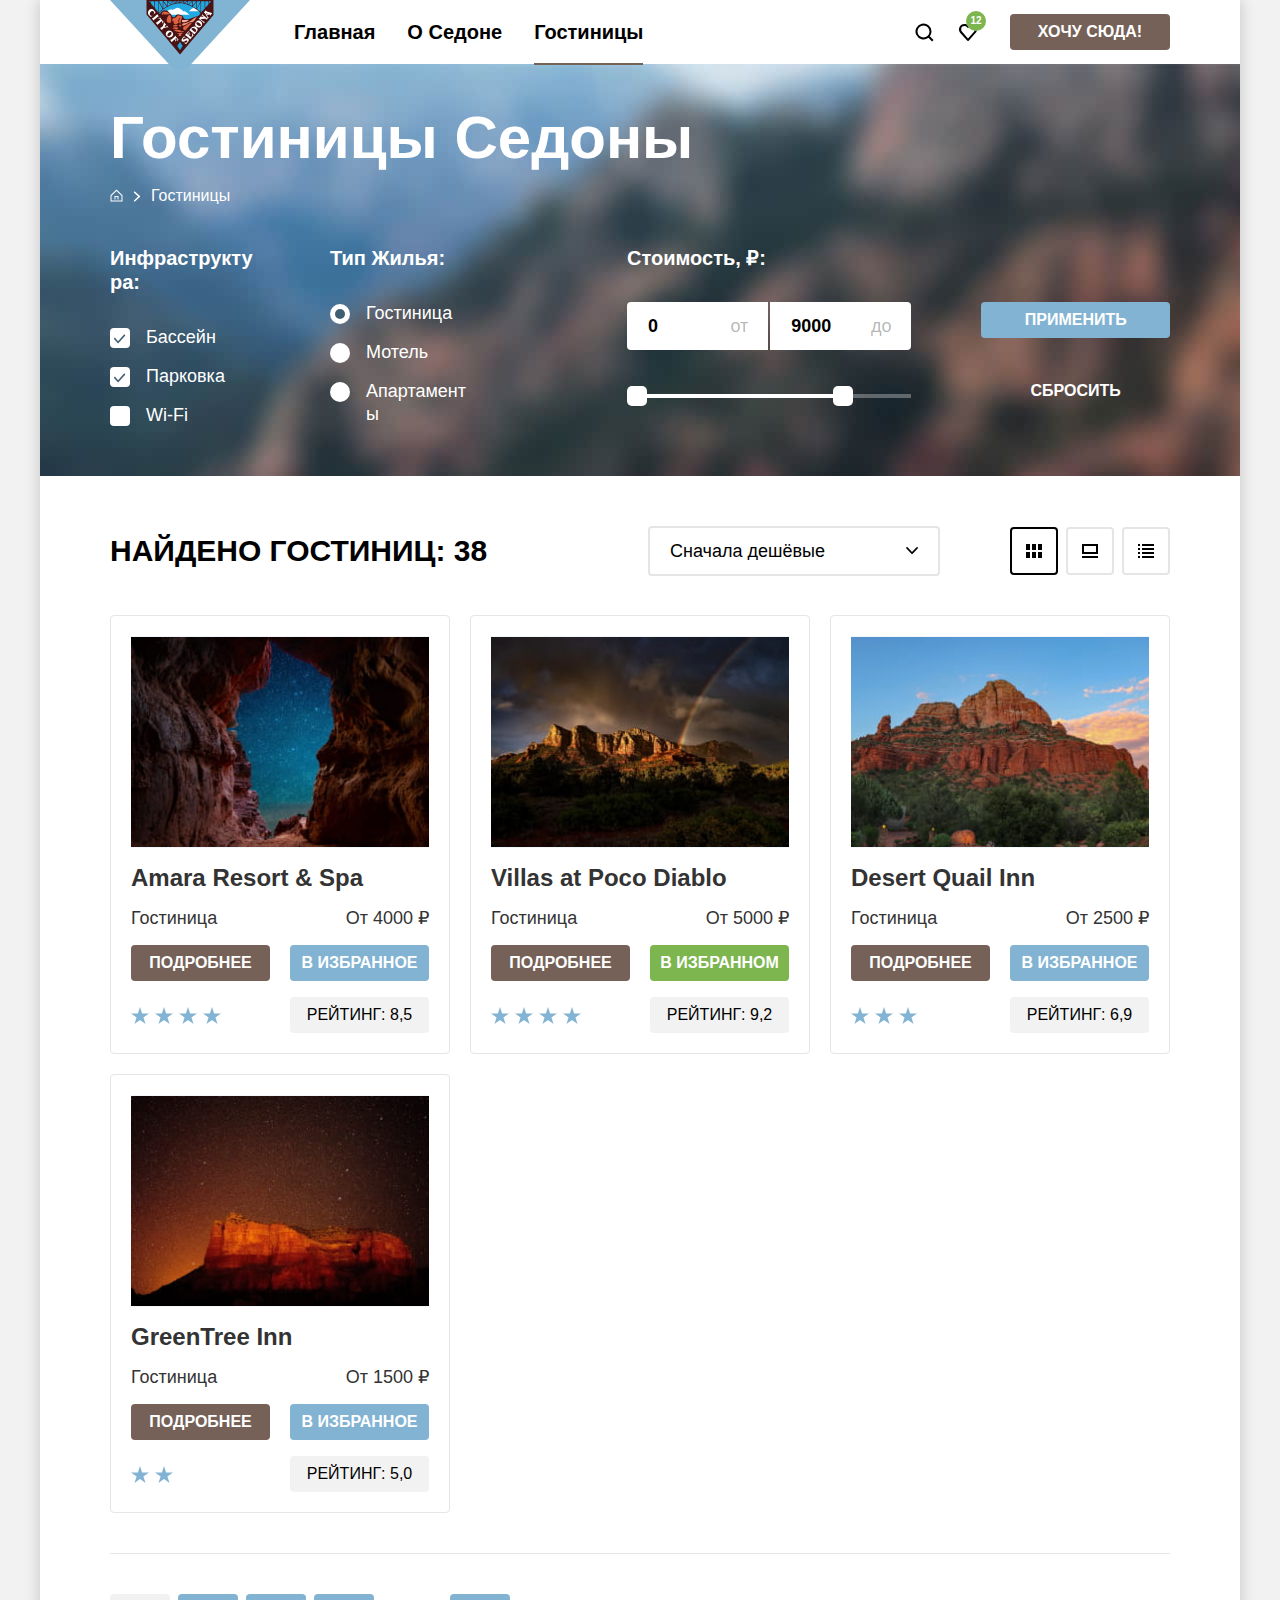
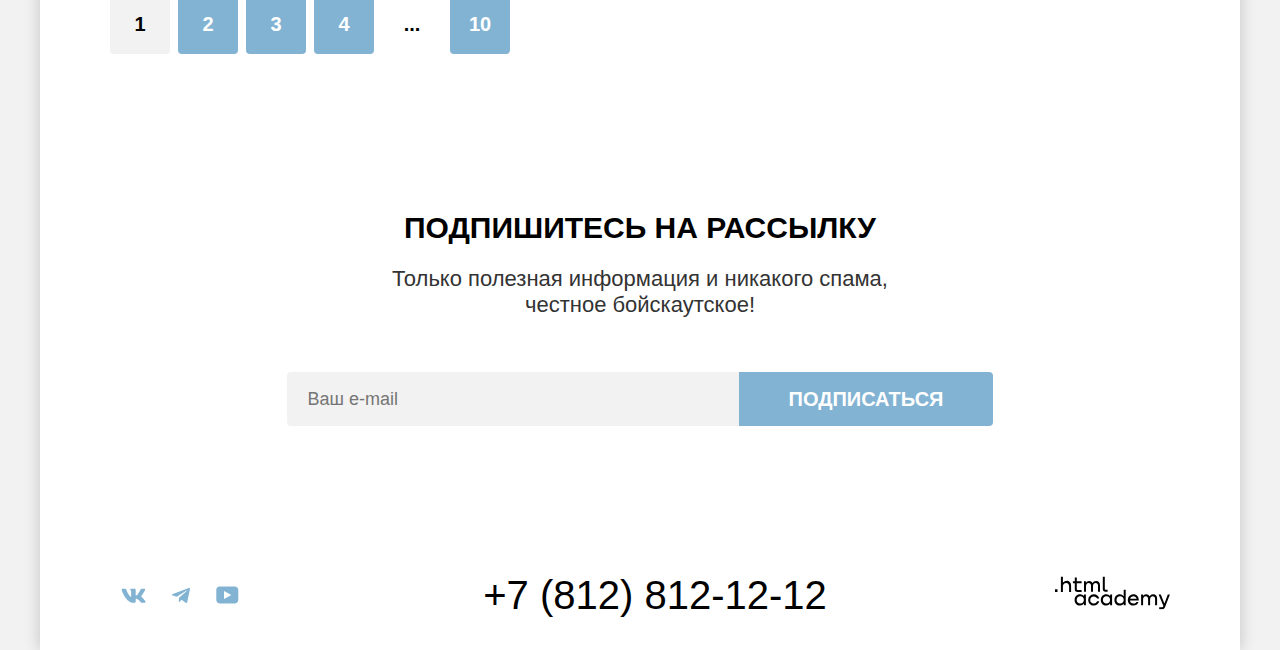
==== hotels.html @ 67a5868c "Merge pull request #16 from pekarsavely/master" ====
<!DOCTYPE html>
<html lang="ru">
<head>
  <meta charset="utf-8">
  <title>Седона — небольшой городок в Аризоне, заслуживающий большего!</title>
  <link rel="icon" href="favicon.ico">
  <link rel="icon" type="image/png" href="images/favicon.png">
  <link rel="stylesheet" href="styles/styles.css">
</head>
<body>
<div class="page-wrapper">
  <header class="page-header">
    <a class="page-header-small-logo" aria-label="Седона" href="#">
      <img src="images/decor/logos/small-sedona.svg" width="140" height="70" alt="Логотип «Седона»">
    </a>
    <nav class="navigation">
      <ul class="navigation-list navigation-menu">
        <li class="navigation-item navigation-item-text">
          <a class="navigation-link navigation-link-current" href="index.html">Главная</a>
        </li>
        <li class="navigation-item navigation-item-text">
          <a class="navigation-link" href="">О Седоне</a>
        </li>
        <li class="navigation-item navigation-item-text navigation-item-active">
          <a class="navigation-link" href="hotels.html">Гостиницы</a>
        </li>
      </ul>
      <ul class="navigation-list navigation-user">
        <li class="navigation-item navigation-item-icon navigation-item-icon-search navigation-item-text">
          <a class="navigation-link" href="#">
              <span class="visually-hidden">
                  Поиск
              </span>
          </a>
        </li>
        <li class="navigation-item navigation-item-icon navigation-item-icon-favorites navigation-item-text">
          <a class="navigation-link" href="#">
            <span class="visually-hidden">
                  Избранное
            </span>
            <em class="notification-counter">
              12
            </em>
          </a>
        </li>
        <li class="navigation-item navigation-item-want-to-sedona">
          <a class="button button-want-to-sedona" href="#">Хочу сюда!</a>
        </li>
      </ul>
    </nav>
  </header>
  <main class="main-container main-inner">
    <section class="hotels">
      <div class="container-filter-hotels">
        <header class="inner-header">
          <h1 class="decorative-h1 inner-header-title">Гостиницы Седоны</h1>
          <ul class="breadcrumbs">
            <li class="breadcrumbs-item">
              <a class="breadcrumbs-link" href="index.html">
                <span class="breadcrumbs-link-title">Главная</span>
              </a>
            </li>
            <li class="breadcrumbs-item">
              <a class="breadcrumbs-link">
                <span class="breadcrumbs-link-title">Гостиницы</span>
              </a>
            </li>
          </ul>
        </header>
        <h2 class="decorative-h2 visually-hidden">Список гостиниц с фильтрами</h2>
        <form class="catalog-filter" action="https://echo.htmlacademy.ru/" method="get">
          <fieldset class="hotel-filter-group">
            <legend class="hotel-filter-title">Инфраструктура:</legend>
            <ul class="hotel-filter-list">
              <li class="hotel-filter-item">
                <label class="control">
                  <input class="control-input visually-hidden" type="checkbox" name="infrastructure" value="pool"
                         checked>
                  <span class="control-mark"></span>
                  <span class="control-label">Бассейн</span>
                </label>
              </li>
              <li class="hotel-filter-item">
                <label class="control">
                  <input class="control-input visually-hidden" type="checkbox" name="infrastructure" value="parking"
                         checked>
                  <span class="control-mark"></span>
                  <span class="control-label">Парковка</span>
                </label>
              </li>
              <li class="hotel-filter-item">
                <label class="control">
                  <input class="control-input visually-hidden" type="checkbox" name="infrastructure" value="wi-fi">
                  <span class="control-mark"></span>
                  <span class="control-label">Wi-Fi</span>
                </label>
              </li>
            </ul>
          </fieldset>
          <fieldset class="hotel-filter-group">
            <legend class="hotel-filter-title">Тип Жилья:</legend>
            <ul class="hotel-filter-list">
              <li class="hotel-filter-item">
                <label class="control">
                  <input class="control-input visually-hidden" type="radio" name="housing-type" value="hotel" checked>
                  <span class="control-mark"></span>
                  <span class="control-label">Гостиница</span>
                </label>
              </li>
              <li class="hotel-filter-item">
                <label class="control">
                  <input class="control-input visually-hidden" type="radio" name="housing-type" value="motel">
                  <span class="control-mark"></span>
                  <span class="control-label">Мотель</span>
                </label>
              </li>
              <li class="hotel-filter-item">
                <label class="control">
                  <input class="control-input visually-hidden" type="radio" name="housing-type" value="apartments">
                  <span class="control-mark"></span>
                  <span class="control-label">Апартаменты</span>
                </label>
              </li>
            </ul>
          </fieldset>
          <fieldset class="hotel-filter-group hotel-filter-price-container">
            <legend class="hotel-filter-title">Стоимость, ₽:</legend>
            <div class="range">
              <div class="range-scale">
                <div class="range-bar" style="left: 0; width: 226px">
                  <button class="range-toggle toggle-min" type="button">
                    <span class="visually-hidden">Изменить максимальную цену</span>
                  </button>
                  <button class="range-toggle toggle-max" type="button">
                    <span class="visually-hidden">Изменить максимальную цену</span>
                  </button>
                </div>
              </div>
              <div class="range-wrapper-inputs">
                <label class="range-input-label range-input-label-start-price">
                  <span class="range-input-title">От</span>
                  <input class="field range-input" type="number" value="0" name="min-price">
                </label>
                <label class="range-input-label range-input-label-max-price">
                  <span class="range-input-title">До</span>
                  <input class="field range-input" type="number" value="9000" name="max-price">
                </label>
              </div>
            </div>
          </fieldset>
          <div class="hotel-filter-buttons-container">
            <button class="button action-button" type="submit">Применить</button>
            <button class="button transparent-button" type="reset">Сбросить</button>
          </div>
        </form>
      </div>
      <div class="container-found-hotels">
        <div class="container-found-hotels-header">
          <p class="information-search-result-wrapper">
            <em class="information-search-result decorative-h1">
              Найдено гостиниц: <span class="information-search-result-count">38</span>
            </em>
          </p>
          <div class="selectors-container">
            <select class="select-control" aria-label="Сортировка">
              <option value="cheap">Сначала дешёвые</option>
              <option value="popular">Сначала популярные</option>
              <option value="expensive">Сначала дорогие</option>
            </select>
            <ul class="hotels-element-shape-selection-menu" aria-label="Вид отображения элементов">
              <li
                class="hotels-element-shape-item hotels-element-shape-button-cards-mode hotels-element-shape-item-selected">
                <a href="#">
                  <span class="visually-hidden">Отображение элементов в виде карточек</span>
                </a>
              </li>
              <li class="hotels-element-shape-item hotels-element-shape-button-sketch-mode">
                <a href="#">
                  <span class="visually-hidden">Отображение элементов в виде крупных эскзиов</span>
                </a>
              </li>
              <li class="hotels-element-shape-item hotels-element-shape-button-list-mode">
                <a href="#">
                  <span class="visually-hidden">Отображение элементов в виде списка</span>
                </a>
              </li>
            </ul>
          </div>
        </div>
        <ul class="hotel-list">
          <li class="hotel-card">
            <div class="hotel-card-image">
              <img src="images/content/hotels/hotel-1.jpg" width="300" height="212"
                   alt="Территория вокруг гостиницы: Отверстие в горах, сквозь которое виды звёзды">
            </div>
            <h3 class="hotel-card-title">Amara Resort & Spa</h3>
            <em class="hotel-card-type">Гостиница</em>
            <em class="hotel-card-price">От 4000 ₽</em>
            <a class="button hotel-card-button hotel-card-button-more-details" href="#">Подробнее</a>
            <a class="button action-button hotel-card-button hotel-card-button-to-favorites" href="#">В избранное</a>
            <em class="button hotel-card-rating-star-rating light-button">Рейтинг: 8,5</em>
            <div class="hotel-card-hotel-stars-wrapper">
              <div class="stars-block" style="width: 96px;"></div>
              <em class="hotel-card-hotel-stars visually-hidden">5 звёзд</em>
            </div>
          </li>
          <li class="hotel-card">
            <div class="hotel-card-image">
              <img src="images/content/hotels/hotel-2.jpg" width="300" height="212"
                   alt="Территория вокруг гостиницы: Отверстие в горах, сквозь которое виды звёзды">
            </div>
            <h3 class="hotel-card-title">Villas at Poco Diablo</h3>
            <em class="hotel-card-type">Гостиница</em>
            <em class="hotel-card-price">От 5000 ₽</em>
            <a class="button hotel-card-button hotel-card-button-more-details" href="#">Подробнее</a>
            <a class="button favorites-button hotel-card-button hotel-card-button-to-favorites" href="#">В избранном</a>
            <em class="button hotel-card-rating-star-rating light-button">Рейтинг: 9,2</em>
            <div class="hotel-card-hotel-stars-wrapper">
              <div class="stars-block" style="width: 96px;"></div>
              <em class="hotel-card-hotel-stars visually-hidden">5 звёзд</em>
            </div>
          </li>
          <li class="hotel-card">
            <div class="hotel-card-image">
              <img src="images/content/hotels/hotel-3.jpg" width="300" height="212"
                   alt="Территория вокруг гостиницы: Отверстие в горах, сквозь которое виды звёзды">
            </div>
            <h3 class="hotel-card-title">Desert Quail Inn</h3>
            <em class="hotel-card-type">Гостиница</em>
            <em class="hotel-card-price">От 2500 ₽</em>
            <a class="button hotel-card-button hotel-card-button-more-details" href="#">Подробнее</a>
            <a class="button action-button hotel-card-button hotel-card-button-to-favorites" href="#">В избранное</a>
            <em class="button hotel-card-rating-star-rating light-button">Рейтинг: 6,9</em>
            <div class="hotel-card-hotel-stars-wrapper">
              <div class="stars-block" style="width: 72px;"></div>
              <em class="hotel-card-hotel-stars visually-hidden">5 звёзд</em>
            </div>
          </li>
          <li class="hotel-card">
            <div class="hotel-card-image">
              <img src="images/content/hotels/hotel-4.jpg" width="300" height="212"
                   alt="Территория вокруг гостиницы: Отверстие в горах, сквозь которое виды звёзды">
            </div>
            <h3 class="hotel-card-title">GreenTree Inn</h3>
            <em class="hotel-card-type">Гостиница</em>
            <em class="hotel-card-price">От 1500 ₽</em>
            <a class="button hotel-card-button hotel-card-button-more-details" href="#">Подробнее</a>
            <a class="button action-button hotel-card-button hotel-card-button-to-favorites" href="#">В избранное</a>
            <em class="button hotel-card-rating-star-rating light-button">Рейтинг: 5,0</em>
            <div class="hotel-card-hotel-stars-wrapper">
              <div class="stars-block" style="width: 48px;"></div>
              <em class="hotel-card-hotel-stars visually-hidden">5 звёзд</em>
            </div>
          </li>
        </ul>
        <div class="large-separator"></div>
        <ul class="pagination">
          <li class="pagination-item pagination-item-selected">
            <a class="button pagination-link pagination-current">1</a>
          </li>
          <li class="pagination-item">
            <a class="button action-button pagination-link" href="#">2</a>
          </li>
          <li class="pagination-item">
            <a class="button action-button pagination-link" href="#">3</a>
          </li>
          <li class="pagination-item">
            <a class="button action-button pagination-link" href="#">4</a>
          </li>
          <li class="pagination-item pagination-item-three-dots">
            <a class="button pagination-link" href="#">...</a>
          </li>
          <li class="pagination-item">
            <a class="button action-button pagination-link" href="#" aria-label="Последняя страница">
              10
            </a>
          </li>
        </ul>
      </div>
    </section>
  </main>
  <footer class="page-footer">
    <section class="newsletter newsletter-light">
      <h2 class="newsletter-title decorative-h1">Подпишитесь на рассылку</h2>
      <p>
        <i class="decorative-h2">Только полезная информация и никакого спама, <br>честное бойскаутское!</i>
      </p>
      <form class="newsletter-form" action="https://echo.htmlacademy.ru/" method="post">
        <label class="visually-hidden" for="newsletter-email">Email</label>
        <input class="field newsletter-email-field" placeholder="Ваш e-mail" type="email" name="newsletter-email"
               id="newsletter-email" required>
        <button class="button action-button newsletter-button" type="submit">
          <span>Подписаться</span>
        </button>
      </form>
    </section>
    <div class="page-footer-bottom">
      <section class="footer-social">
        <h2 class="decorative-h2 page-footer-title visually-hidden">Наши страницы в социальных сетях</h2>
        <ul class="footer-social-list">
          <li class="footer-social-item">
            <a class="vk-logo" href="https://vk.com/htmlacademy" aria-label="ВКонтакте">
              <svg xmlns="http://www.w3.org/2000/svg" width="25" height="15" fill="none">
                <path fill="#83B3D3" fill-rule="evenodd"
                      d="M24.12 1.8c.16-.54 0-.94-.8-.94H20.7c-.67 0-.98.34-1.15.73 0 0-1.33 3.2-3.22 5.27-.61.6-.9.8-1.23.8-.16 0-.41-.2-.41-.75v-5.1c0-.66-.19-.95-.74-.95H9.82c-.42 0-.67.3-.67.59 0 .62.95.76 1.04 2.51v3.8c0 .83-.15.98-.48.98-.9 0-3.06-3.2-4.34-6.88-.25-.72-.5-1-1.18-1H1.57c-.75 0-.9.34-.9.73 0 .68.89 4.07 4.14 8.55 2.17 3.06 5.23 4.72 8 4.72 1.68 0 1.88-.37 1.88-1v-2.32c0-.74.16-.88.7-.88.38 0 1.05.19 2.6 1.66 1.79 1.75 2.08 2.54 3.08 2.54h2.63c.75 0 1.12-.37.9-1.1-.23-.72-1.08-1.77-2.2-3.02-.62-.71-1.54-1.48-1.82-1.86-.39-.5-.28-.71 0-1.15 0 0 3.2-4.42 3.54-5.93Z"
                      clip-rule="evenodd"/>
              </svg>
            </a>
          </li>
          <li class="footer-social-item" aria-label="Телеграм">
            <a class="telegram-logo" href="https://t.me/htmlacademy">
              <svg xmlns="http://www.w3.org/2000/svg" width="18" height="17" fill="none">
                <path fill="#83B3D3"
                      d="M16.79.96.84 7.1c-1.09.44-1.08 1.05-.2 1.32l4.1 1.28 9.47-5.98c.44-.27.85-.13.52.17l-7.68 6.93-.28 4.22c.41 0 .6-.2.83-.41l1.99-1.94 4.13 3.06c.77.42 1.31.2 1.5-.71l2.72-12.8c.28-1.1-.43-1.61-1.16-1.28Z"/>
              </svg>
            </a>
          </li>
          <li class="footer-social-item">
            <a class="youtube-logo" href="https://www.youtube.com/user/htmlacademyru" aria-label="Ютюб">
              <svg xmlns="http://www.w3.org/2000/svg" width="23" height="18" fill="none">
                <path fill="#83B3D3"
                      d="M19 .4H3.4C1.6.4.3 2 .3 3.8v10c0 2 1.3 3.6 3.2 3.6h15.7c1.6 0 3.1-1.6 3.1-3.4V3.8C22.1 2 20.8.4 19 .4ZM8 12.9v-8l7.3 4-7.3 4Z"/>
              </svg>
            </a>
          </li>
        </ul>
      </section>
      <section class="footer-contacts">
        <h2 class="visually-hidden">Контактный телефон</h2>
        <a class="footer-contacts-address-phone" href="tel:+78128121212">+7 (812) 812-12-12</a>
      </section>
      <p>
        <a class='html-academy-logo' href="https://htmlacademy.ru/" aria-label="Сайт создан в HTML Академии">
          <svg xmlns="http://www.w3.org/2000/svg" width="115" height="34" fill="none">
            <g fill="#000" clip-path="url(#a)">
              <path
                d="M0 13.3v2.6h2.5v-2.6H0ZM11.6 4.9c-1.6 0-2.8.7-3.6 1.7h-.1V.4h-2v15.5h2v-5.3C7.9 8.5 9.2 7 11.2 7c1.8 0 2.9 1.4 2.9 3.2v5.7h2V9.8c.1-3-1.8-5-4.5-5ZM26.6 5.2h-4.8V1.5h-2v3.8h-1.9v2h1.9v6c0 1.7 1 2.7 2.7 2.7h4.1v-2h-3.7c-.7 0-1.1-.4-1.1-1.1V7.2h4.8v-2ZM41.1 5c-1.6 0-2.9.8-3.5 2h-.1a3.7 3.7 0 0 0-3.4-2c-1.4 0-2.5.8-3.1 1.8h-.1V5.2H29v10.6h2v-5.4c0-2 1-3.5 2.6-3.5 1.5 0 2.4 1 2.4 2.6v6.3h2v-5.6c0-2.4 1.4-3.3 2.6-3.3 1.5 0 2.4 1 2.4 2.6v6.3h2V9.3c.1-2.5-1.4-4.3-3.9-4.3ZM47.8 13c0 1.8 1 2.8 2.8 2.8h2v-2h-1.7c-.7 0-1.1-.4-1.1-1.1V.4h-2V13ZM28.9 20a4.9 4.9 0 0 0-3.9-1.7c-3.1 0-5.4 2.3-5.4 5.6s2.3 5.6 5.4 5.6c1.8 0 3-.8 3.8-2h.1v1.7h2V18.6h-2V20Zm-3.6 7.5a3.5 3.5 0 0 1-3.6-3.6c0-2 1.4-3.6 3.6-3.6s3.6 1.6 3.6 3.6c0 1.9-1.4 3.6-3.6 3.6ZM44.2 22.4c-.5-2.4-2.6-4.1-5.4-4.1a5.4 5.4 0 0 0-5.6 5.6c0 3 2.2 5.6 5.6 5.6 2.8 0 4.9-1.8 5.4-4.2h-2.1a3.4 3.4 0 0 1-3.3 2.3 3.5 3.5 0 0 1-3.6-3.6c0-2 1.4-3.6 3.6-3.6 1.6 0 2.8 1 3.3 2.2h2.1v-.2ZM55.1 20a4.9 4.9 0 0 0-3.9-1.7c-3.1 0-5.4 2.3-5.4 5.6s2.3 5.6 5.4 5.6c1.8 0 3-.8 3.8-2h.1v1.7h2V18.6h-2V20Zm-3.6 7.5a3.5 3.5 0 0 1-3.6-3.6c0-2 1.4-3.6 3.6-3.6s3.6 1.6 3.6 3.6c0 1.9-1.5 3.6-3.6 3.6ZM68.7 20.2a5 5 0 0 0-3.9-2c-3.1 0-5.4 2.4-5.4 5.7 0 3.3 2.2 5.6 5.4 5.6 1.7 0 3-.8 3.8-1.8h.1v1.5h2V13.8h-2v6.4Zm-3.6 7.3a3.5 3.5 0 0 1-3.6-3.6c0-2 1.4-3.6 3.6-3.6s3.6 1.6 3.6 3.6c-.1 2-1.5 3.6-3.6 3.6ZM78.3 18.3a5.4 5.4 0 0 0-5.5 5.6c0 3 2.1 5.6 5.5 5.6 2.5 0 4.5-1.3 5.2-3.6h-2.1c-.5 1-1.6 1.6-3 1.6-1.9 0-3.3-1.3-3.4-3h8.8c.2-3.5-2-6.2-5.5-6.2Zm0 1.9c1.7 0 3 1 3.3 2.6h-6.5a3.2 3.2 0 0 1 3.2-2.6ZM98.2 18.3a4 4 0 0 0-3.6 2h-.1c-.6-1.2-1.8-2-3.4-2-1.4 0-2.5.7-3.1 1.8v-1.5h-1.9v10.6h2v-5.4c0-2 1-3.4 2.6-3.5 1.5 0 2.4 1 2.4 2.6v6.3h2v-5.6c0-2.4 1.4-3.3 2.6-3.3 1.5 0 2.4 1 2.4 2.6v6.3h2v-6.5c.1-2.6-1.4-4.4-3.9-4.4ZM109.4 27.4l-3.6-9h-2.2l4.8 11.7c-.3.9-.7 1.2-1.7 1.2h-2.5v2h2.5c1.8 0 2.8-.8 3.5-2.6l4.7-12.2h-2.1l-3.4 8.9Z"/>
            </g>
            <defs>
              <clipPath id="a">
                <path fill="#fff" d="M0 .4h115v33H0z"/>
              </clipPath>
            </defs>
          </svg>
        </a>
      </p>
    </div>
  </footer>
</div>
</body>
</html>
---- styles/styles.css ----
@font-face {
  font-family: "PT Sans";
  font-style: normal;
  font-weight: 400;
  src: url("../fonts/ptsans-400.woff2") format("woff2");
  font-display: swap;
}

@font-face {
  font-family: "PT Sans";
  font-style: normal;
  font-weight: 700;
  src: url("../fonts/ptsans-700.woff2") format("woff2");
  font-display: swap;
}

html {
  height: 100%;
}

body {
  display: flex;
  min-height: 100%;
  margin: 0;
  padding: 0;
  font-family: "PT Sans", sans-serif;
  font-size: 18px;
  line-height: 21px;
  background-color: #F2F2F2;
  color: #333333;
  flex-direction: column;
}

.decorative-h1 {
  margin-bottom: 0;
  font-style: normal;
  font-weight: 700;
  font-size: 30px;
  line-height: 36px;
  text-align: center;
  text-transform: uppercase;
  color: #000000;
}

.decorative-h2 {
  font-style: normal;
  font-weight: 400;
  font-size: 22px;
  line-height: 26px;
  text-align: center;
  color: #333333;
}

.main-index-title {
  margin-top: 69px;
  margin-bottom: 25px;
}

.city-advantages-title {
  margin-top: 0;
  margin-bottom: 90px;
}

.city-advantages-grid-container {
  width: 100%;
  display: grid;
  grid-template-areas:
    "advantage-1 photo-1 photo-1"
    "advantage-2 advantage-3 advantage-4"
    "photo-2 photo-2 advantage-5"
    "advantage-6 advantage-6 advantage-6";
  grid-template-columns: repeat(3, 1fr);
  grid-template-rows: repeat(3, minmax(385px, auto)) minmax(246px, auto);
}

.hotel-list {
  display: flex;
  flex-wrap: wrap;
  padding: 0;
  gap: 20px;
  align-items: flex-start;
}

.hotel-card {
  gap: 16px 20px;
  margin: 0;
  padding: 20px;
  width: 340px;
  display: grid;
  grid-template-areas:
    "photo photo"
    "title title"
    "type price"
    "details favourites"
    "stars rating";
  grid-template-columns: repeat(2, 1fr);
  grid-template-rows: 212px;
  grid-auto-rows: auto;
  border: 1px solid #E6E6E6;
  border-radius: 4px;
  box-sizing: border-box;
}

.button.pagination-link {
  font-size: 20px;
  line-height: 36px;
}

.hotel-card-image {
  grid-area: photo;
  background-color: rgba(131, 179, 211, 0.12);
  width: 100%;
  height: 100%;
  overflow: hidden;
  display: flex;
  justify-content: center;
  align-items: center;
}

.hotel-card-image img {
  width: 100%;
  height: 100%;
  object-fit: contain;
  object-position: center;
}

.hotel-card-title {
  font-size: 24px;
  line-height: 28px;
  margin: 0;
  padding: 0;
  grid-area: title;
}

.hotel-card-price,
.hotel-card-title,
.hotel-card-rating-star-rating,
.modal-finder-hotel .field-title {
  word-break: break-all;
  overflow-wrap: break-word;
}

.hotel-card-price {
  grid-area: price;
}

.hotel-card-type {
  word-break: break-all;
  overflow-wrap: break-word;
  grid-area: type;
}

.hotel-card-button-more-details {
  grid-area: details;
}

.hotel-card-button-to-favorites {
  grid-area: favourites;
}

.button.hotel-card-rating-star-rating {
  cursor: default;
  font-weight: 400;
  color: #000000;
  grid-area: rating;
}

.hotel-card-hotel-stars {
  grid-area: stars;
}

.information-search-result-wrapper {
  margin: 0;
  padding: 0;
}

.selectors-container {
  display: flex;
  align-items: center;
}

.hotels-element-shape-selection-menu {
  padding: 0;
  list-style-type: none;
  display: flex;
}

.select-control {
  width: 100%;
  padding: 14px 48px 14px 20px;
  font-style: normal;
  font-weight: 400;
  font-size: 18px;
  line-height: 21px;
  background-color: #ffffff;
  border: 2px solid #E5E5E5;
  border-radius: 4px;
  font-family: 'PT Sans', sans-serif;
  background-image: url('../images/ux/select-arrow.svg');
  background-repeat: no-repeat;
  background-position: right 20px center;
  appearance: none;
}

.select-control:hover,
.select-control:focus {
  outline: none;
  border-color: #68A2CA;
}

.select-control:disabled {
  border-color: rgba(0, 0, 0, 0.3);
  color: rgba(0, 0, 0, 0.3);
}

.selectors-container .select-control {
  padding-top: 13px;
  margin-right: 62px;
  width: 292px;
  height: 50px;
  font-size: 18px;
  line-height: 21px;
}

.container-found-hotels-header {
  display: flex;
  height: 49px;
  justify-content: space-between;
  align-items: center;
  margin-bottom: 40px;
}

.hotels-element-shape-item a {
  display: block;
  width: 48px;
  height: 48px;
  border: 2px solid #E5E5E5;
  background-color: #ffffff;
  border-radius: 4px;
  background-repeat: no-repeat;
  background-position: center;
  box-sizing: border-box;
}

.hotels-element-shape-item a:hover,
.hotels-element-shape-item a:active
{
  border: 2px solid #000000;
}

.hotels-element-shape-item a:focus {
  outline: none;
  border: 2px solid #68A2CA;
}

.hotels-element-shape-item-selected a {
  border: 2px solid #000000;
}

.hotels-element-shape-item {
  padding-left: 8px;
}

.hotels-element-shape-button-cards-mode a {
  background-image: url('../images/decor/icons/element-shape-button-cards-mode.svg');
}

.hotels-element-shape-button-list-mode a {
  background-image: url('../images/decor/icons/element-shape-button-list-mode.svg');
}

.hotels-element-shape-button-sketch-mode a {
  background-image: url('../images/decor/icons/element-shape-button-sketch-mode.svg');
}

.hotels-element-shape-item {
  display: block;
  width: 100%;
  height: 100%;
}

.city-advantages-photo img {
  display: block;
  width: 100%;
  height: auto;
}

.city-advantages-photo-1 {
  grid-area: photo-1;
}

.city-advantages-photo-2 {
  grid-area: photo-2;
}

.city-advantages-item,
.vacation-tips-item {
  padding: 50px;
  display: flex;
  flex-direction: column;
  justify-content: center;
  align-items: center;
}

.vacation-tips-item {
  min-height: 285px;
}

.city-advantages-list li:nth-child(1),
.city-advantages-list li:nth-child(5) {
  background-color: #82B3D3;
  color: #FFFFFF;
}

.city-advantages-list li:nth-child(2),
.city-advantages-list li:nth-child(4) {
  background-color: rgba(131, 179, 211, 0.12);
}

.city-advantages-list li:nth-child(3) {
  background-color: rgba(131, 179, 211, 0.2);
}

.vacation-tips-list li:nth-child(1),
.vacation-tips-list li:nth-child(3) {
  background-color: rgba(131, 179, 211, 0.12);
}

.city-advantages-list li:nth-child(6) {
  grid-area: advantage-6;
}

.city-advantages-list li:nth-child(6) {
  flex-direction: column-reverse;
}

.city-advantages-item:nth-child(6) .decorative-h1 {
  margin: 0 0 20px;
}

.city-advantages-item:nth-child(6) h3 {
  margin: 0;
}

.city-advantages-item-title::after {
  content: "";
  display: block;
  width: 60px;
  height: 2px;
  margin: 30px auto;
  background: rgba(0, 0, 0, 0.3);
}

.city-advantages-item:nth-child(1) .city-advantages-item-title::after,
.city-advantages-item:nth-child(5) .city-advantages-item-title::after {
  background: rgba(255, 255, 255, 0.3)
}

.vacation-tips-title::before {
  content: "";
  display: block;
  margin-bottom: 30px;
  margin-left: auto;
  margin-right: auto;
  background-size: cover;
  background-repeat: no-repeat;
}

.vacation-tips-title-housing::before {
  width: 77px;
  height: 72px;
  background-image: url('../images/decor/icons/vacation-tips-housing.svg');
}

.vacation-tips-title-food::before {
  width: 76px;
  height: 72px;
  background-image: url('../images/decor/icons/vacation-tips-food.svg');
}

.vacation-tips-title-souvenir::before {
  width: 76px;
  height: 76px;
  background-image: url('../images/decor/icons/vacation-tips-souvenir.svg');
}

.vacation-tips-list {
  width: 100%;
  margin: 0;
  padding: 0;
  display: flex;
  flex-direction: row;
}

.vacation-tips-item {
  flex: 1 1 0;
}

.city-advantages-description,
.vacation-tips-description {
  margin: 0;
}

.visually-hidden {
  position: absolute;
  width: 1px;
  height: 1px;
  margin: -1px;
  padding: 0;
  border: 0;
  clip: rect(0 0 0 0);
  overflow: hidden;
  white-space: nowrap;
}

.main-container {
  flex-grow: 1;
}

.inner-header-title {
  margin: 0 0 8px;
  text-transform: none;
  font-style: normal;
  font-size: 60px;
  line-height: 78px;
  text-align: left;
  color: #ffffff;

}

.page-wrapper {
  flex-grow: 1;
  min-height: 100%;
  display: flex;
  flex-direction: column;
  background-color: #FFFFFF;
  width: 1200px;
  margin: 0 auto;
  box-shadow: 0 0 15px rgba(0, 0, 0, 0.2);
}

.page-header {
  position: relative;
  color: #000000;
  background-color: #ffffff;
}

.navigation {
  display: flex;
  width: 100%;
  margin: 0 auto;
}

.navigation-list {
  margin: 0;
  padding: 0;
  display: flex;
  flex-direction: row;
  flex-wrap: wrap;
}

.navigation-menu {
  margin-left: 238px;
}

.navigation-item {
  height: 64px;
  padding: 0 16px;
  display: flex;
  align-items: center;
  position: relative;
}

.navigation-item-want-to-sedona {
  padding: 0 0 0 20px;
}

.navigation-item-text a {
  height: 100%;
  display: flex;
  align-items: center;
  position: relative;
}

.navigation-item-text.navigation-item-active a::after,
.navigation-item-text a:hover::after {
  content: '';
  position: absolute;
  left: 0;
  right: 0;
  bottom: -1px;
  height: 2px;
  background-color: #756257;
  opacity: 1;
  z-index: 1;
}

.navigation-item-icon a,
.footer-social-item a {
  width: 100%;
  height: 100%;
}

.footer-social-item a {
  display: flex;
  justify-content: center;
  align-items: center;
}

.navigation-item-icon {
  padding: 0;
  width: 44px;
  background-size: 20px;
  background-repeat: no-repeat;
  background-position: center;
}

.navigation-item-icon-search {
  background-image: url('../images/decor/icons/search.svg');
}

.navigation-item-icon-favorites {
  background-image: url('../images/decor/icons/favorites.svg');
}

.navigation-user {
  margin-right: 70px;
  margin-left: auto;
}

.page-header-small-logo {
  position: absolute;
  z-index: 10;
  left: 70px;
}

.navigation-link {
  font-weight: 700;
  font-size: 20px;
  text-align: center;
  color: #000000;
  text-decoration: none;
}

.stars-block {
  display: block;
  height: 100%;
  background-image: url('../images/decor/icons/hotel-star.svg');
  background-repeat: repeat-x;
  background-position: 0 center;
}

.main-banner {
  position: relative;
  width: 100%;
}

.main-banner-background {
  background-color: #746C79;
  width: 100%;
  height: auto;
  display: block;
}

.main-banner-logo-wrapper {
  position: absolute;
  top: 50px;
  left: 50%;
  transform: translateX(-50%);
}

.city-advantages-list {
  text-align: center;
  display: contents;
}

.vacation-tips-item {
  text-align: center;
}

.city-advantages-item-title,
.vacation-tips-title {
  margin: 0;
  font-weight: 700;
  font-size: 24px;
  line-height: 28px;
  text-transform: uppercase;
}

.vacation-tips-title {
  margin-bottom: 30px;
}

.main-banner-divider {
  background-image: url('../images/decor/main-banner-divider.svg');
  position: absolute;
  bottom: 0;
  width: 100%;
  height: 57px;
  background-repeat: no-repeat;
  background-size: 100% auto;
  background-position: bottom center;
}

.button {
  font-style: normal;
  border: none;
  box-shadow: none;
  display: inline-block;
  font-family: "PT Sans", sans-serif;
  cursor: pointer;
  font-weight: 700;
  font-size: 16px;
  line-height: 20px;
  text-align: center;
  color: #ffffff;
  background-color: #756157;
  text-decoration: none;
  text-transform: uppercase;
  padding-top: 8px;
  padding-bottom: 8px;
  border-radius: 4px;
}

.button:disabled {
  color: #ffffff;
  background-color: #E5E5E5;
}

.button:hover,
.button:focus {
  outline: none;
  background-color: #615048;
}

.button:active {
  color: rgba(255, 255, 255, 0.3);
  background-color: #615048;
}

.hotel-card-type,
.hotel-card-price {
  font-style: normal;
  font-weight: 400;
  font-size: 18px;
  line-height: 21px;
}

.hotel-card-price {
  text-align: right;
}

.action-button {
  background-color: #82B3D3;
}

.favorites-button {
  background-color: #7DB54F;
}

.favorites-button:hover,
.favorites-button:focus {
  outline: none;
  background-color: #6C9E42;
}

.favorites-button:active {
  outline: none;
  background-color: #7DB54F;
  color: rgba(255, 255, 255, 0.3);
}



.action-button:hover,
.action-button:focus {
  outline: none;
  background-color: #68A2CA;
}

.transparent-button {
  border: 3px solid transparent;
  background-color: transparent;
}

.modal .field:placeholder-shown {
  color: rgba(0, 0, 0, 0.6);
}

.modal .field:hover {
  background-color: #E6E6E6;
}

.modal .input-container .field:focus {
  outline: none;
  background-color: #E6E6E6;
  box-shadow: 0 0 0 3px #83B3D3;
}

.transparent-button:disabled {
  color: rgba(255, 255, 255, 0.1);
}

.transparent-button:hover {
  background-color: transparent;
  color: rgba(255, 255, 255, 0.6);
}

.transparent-button:active {
  background-color: transparent;
  color: rgba(255, 255, 255, 0.3);
}

.transparent-button:focus {
  border: 3px solid #83B3D3;
  background-color: transparent;
  color: rgba(255, 255, 255, 0.3);
}

.light-button,
.pagination-item-selected .button {
  background-color: #F2F2F2;
}

.light-button:focus,
.light-button:hover,
.light-button:active {
  color: #000000;
  background-color: #F2F2F2;
}

.pagination-item-selected .button {
  color: #000000;
}

.pagination-item-three-dots .button {
  color: #000000;
  background-color: transparent;
}

.button-want-to-sedona {
  width: 160px;
}

.hotel-reservation {
  padding-top: 96px;
  padding-bottom: 96px;
  text-align: center;
}

.hotel-reservation p {
  margin: 0 0 20px;
}

.hotel-reservation h2 {
  margin: 0 0 54px;
  padding: 0;
}

.hotel-reservation-title,
.newsletter-title {
  margin: 0;
  padding: 0;
}

.newsletter-title {
  margin: 0 0 20px;
  color: #FFFFFF;
}

.newsletter .decorative-h2 {
  color: #FFFFFF;
}

.hotel-search-big-button {
  font-size: 20px;
  line-height: 36px;
  padding-right: 50px;
  padding-left: 50px;
}

.newsletter-button {
  font-size: 20px;
  line-height: 36px;
  padding-right: 50px;
  padding-left: 50px;
}

.newsletter {
  color: #FFFFFF;
  background-image: url('../images/decor/backgrounds/subscribe-block.jpg');
  background-color: #746C79;
  background-size: cover;
  background-repeat: no-repeat;
  text-align: center;
  padding-top: 96px;
  padding-bottom: 104px;
}

.newsletter p {
  margin: 0 0 54px;
}

.field {
  border: 1px solid transparent;
  box-sizing: border-box;
  outline: none;
  margin: 0;
  font-size: 18px;
  line-height: 24px;
  padding-top: 14px;
  padding-bottom: 14px;
  padding-left: 20px;
  width: 452px;
  font-family: 'PT Sans', sans-serif;
  font-style: normal;
  font-weight: 400;
  border-radius: 4px;

}

.field:focus,
.field:active {
  outline: none;
}

.newsletter-form {
  justify-content: center;
  display: flex;
}

.newsletter-email-field,
.modal .count-selector-left-arrow {
  border-radius: 4px 0 0 4px;
  background-repeat: no-repeat;
  background-position: center;
}

.newsletter-button,
.modal .count-selector-right-arrow {
  border-radius: 0 4px 4px 0;
  background-repeat: no-repeat;
  background-position: center;
}

.modal .count-selector-left-arrow {
  background-image: url('../images/ux/button-minus.svg');
}

.modal .count-selector-left-arrow:focus {
  outline: none;
  background-image: url('../images/ux/button-minus-focus.svg');
}

.modal .count-selector-left-arrow:hover {
  background-image: url('../images/ux/button-minus-hover.svg');
}

.modal .count-selector-right-arrow {
  background-image: url('../images/ux/button-plus.svg');
}

.modal .count-selector-right-arrow:hover {
  background-image: url('../images/ux/button-plus-hover.svg');
}

.modal .count-selector-right-arrow:focus {
  outline: none;
  background-image: url('../images/ux/button-plus-focus.svg');
}

.page-footer-bottom {
  position: relative;
  align-items: center;
  justify-content: space-between;
  height: 120px;
  display: flex;
  box-sizing: border-box;
  padding: 40px 70px 30px;
}

.notification-counter {
  position: absolute;
  right: 4px;
  top: 11px;
  display: block;
  width: 20px;
  height: 20px;
  font-style: normal;
  font-size: 10px;
  background: #7DB54F;
  border-radius: 10px;
  line-height: 20px;
  color: #ffffff;
  text-align: center;
}

.footer-social-item {
  display: flex;
  width: 47px;
  height: 40px;
  background-repeat: no-repeat;
  background-position: center;
}

.footer-social-list {
  height: 100%;
  align-items: center;
  display: flex;
  padding: 0;
  margin: 0;
}

.footer-contacts {
  left: 0;
  display: block;
  width: 100%;
  position: absolute;
}

.footer-contacts-address-phone {
  position: absolute;
  top: 50%;
  left: calc(50% + 15px);
  transform: translate(-50%, -50%);
  color: #000000;
  text-decoration: none;
  font-style: normal;
  font-size: 40px;
  line-height: 40px;
}

.footer-contacts-address-phone:hover,
.footer-contacts-address-phone:focus {
  outline: none;
  color: #756157;
}

.footer-contacts-address-phone:active {
  color: rgba(117, 97, 87, 0.3);
}

.newsletter.newsletter-light {
  background-image: none;
  background-color: #ffffff;
}

.newsletter-light .newsletter-title {
  color: #000000;
}

.newsletter-light .decorative-h2 {
  color: #333333;
}

.newsletter-light .newsletter-email-field {
  background: #F2F2F2;
}

.container-found-hotels {
  padding: 50px 70px 52px;
}

.pagination-item .button {
  margin-right: 8px;
  margin-bottom: 8px;
  padding: 0;
  display: block;
  width: 60px;
  height: 60px;
  line-height: 60px;
  text-align: center;
}

.pagination {
  flex-wrap: wrap;
  display: flex;
  justify-content: flex-start;
  list-style: none;
  padding: 0;
  margin: 0;
}

.large-separator {
  background-color: #E6E6E6;
  width: 100%;
  height: 1px;
  margin-bottom: 40px;
  margin-top: 40px;
}

.container-filter-hotels {
  padding-left: 70px;
  padding-right: 70px;
  padding-top: 35px;
  background-image: url('../images/decor/backgrounds/hotel-filter.jpg');
  background-color: #746C79;
  background-size: cover;
  background-repeat: no-repeat;
  min-height: 412px;
  box-sizing: border-box;
}

.breadcrumbs {
  padding: 0;
  display: flex;
  list-style: none;
  margin: 0 0 40px;
}

.breadcrumbs .breadcrumbs-link {
  color: #ffffff;
  text-decoration: none;
  font-style: normal;
  font-weight: 400;
  font-size: 16px;
  line-height: 21px;
}

.breadcrumbs-item::after {
  content: "";
  margin-right: 10px;
  margin-left: 10px;
  display: inline-block;
  width: 8px;
  height: 11px;
  background-size: contain;
  background-repeat: no-repeat;
  background-image: url('../images/decor/icons/breadcrumbs-arrow.svg');
  vertical-align: middle;
  clear: both;
}

.breadcrumbs li:last-child::after {
  background-image: none;
}

.breadcrumbs-item:first-child .breadcrumbs-link-title {
  display: none;
}

.breadcrumbs-item:first-child .breadcrumbs-link {
  margin-top: 4px;
  display: block;
  float: left;
  width: 13px;
  height: 15px;
  background-image: url('../images/decor/icons/breadcrumbs-home.svg');
  background-size: cover;
  background-repeat: no-repeat;
  vertical-align: middle;
}

.breadcrumbs-item a {
  margin: 0;
  padding: 0;
}

.control input[type="checkbox"],
.control input[type="radio"] {
  overflow: hidden;
}

.control {
  position: relative;
  display: block;
  padding-left: 36px;
  margin-bottom: 16px;
}

.control-input[type="checkbox"]:checked + .control-mark {
  background-image: url('../images/ux/checkbox.svg');
  background-size: contain;
  background-repeat: no-repeat;
  vertical-align: middle;
  border: none;
  width: 20px;
  height: 20px;
}

.control-input[type="checkbox"]:focus + .control-mark,
.control-input[type="radio"]:focus + .control-mark
{
  width: 20px;
  height: 20px;
  top: -1px;
  left: -3px;
  border: 3px solid #83B3D3;
  outline: none;
}

.control-input[type="radio"]:focus + .control-mark::before {
  position: absolute;
  top: 2px;
  left: 2px;
  width: 10px;
  height: 10px;
  background-color: #afcade;
  border-radius: 50%;
  content: "";
}

.control-input[type="radio"]:checked:focus + .control-mark::before {
  top: 5px;
  left: 5px;
}

.control-mark,
.range-toggle {
  position: absolute;
  top: 2px;
  left: 0;
  width: 14px;
  height: 14px;
  border-radius: 4px;
  background-color: #ffffff;
  border: 3px solid transparent;
  cursor: pointer;
  padding: 0;
  box-sizing: content-box;
}

.range-toggle {
  border-radius: 5px;
}

.range-toggle:hover {
  box-shadow: 0 4px 10px rgba(0, 0, 0, 0.25);
}

.range-toggle:focus {
  outline: none;
  border-radius: 8px;
  width: 20px;
  height: 20px;
  border: 3px solid #83B3D3;
  margin-top: -3px;
  box-shadow: 0 4px 10px rgba(0, 0, 0, 0.25);
}

.range-toggle.range-toggle:active {
  border-radius: 6px;
  width: 18px;
  height: 18px;
  border: 2px solid #83B3D3;
  margin-top: -2px;
  box-shadow: 0 7px 15px rgba(0, 0, 0, 0.4);
}

.range-toggle.toggle-min:active {
  margin-left: -2px;
}

.range-toggle.toggle-max:active {
  margin-right: -2px;
}

.toggle-min:focus {
  margin-left: -3px;
}

.toggle-max:focus {
  margin-right: -3px;
}

.toggle-min,
.toggle-max {
  left: auto;
  top: -8px;
}

.toggle-min {
  left: 0;
}

.toggle-max {
  right: 0;
}

.control:hover .control-mark {
  opacity: 0.5;
}

.control-input:disabled + .control-mark {
  border-color: #242424;
}

.control-input[type="radio"] + .control-mark {
  border-radius: 50%;
}

.control-input[type="radio"]:checked + .control-mark::before {
  position: absolute;
  top: 2px;
  left: 2px;
  width: 10px;
  height: 10px;
  background-color: #3F5E72;
  border-radius: 50%;
  content: "";
}

.control-label {
  font-weight: 400;
  font-size: 18px;
  line-height: 23px;
  color: #FFFFFF;
}

.hotel-filter-list {
  list-style: none;
  margin: 0;
  padding: 0;
}

.hotel-filter-group {
  display: flex;
  flex-wrap: wrap;
  margin: 0;
  padding: 0;
  border: none;
  max-width: 150px;
}

.range-input-title {
  user-select: none;
  text-transform: lowercase;
  display: block;
  position: absolute;
  font-weight: 400;
  font-size: 18px;
  line-height: 24px;
  top: 12px;
  right: 20px;
  color: rgba(0, 0, 0, 0.3);
}

.range-input-label {
  position: relative;
}

.field.range-input {
  height: 48px;
  display: block;
  width: 100%;
  box-sizing: border-box;
  padding-right: 40px;
}

.hotel-filter-group .control-label,
.hotel-filter-title {
  width: 100%;
  word-break: break-all;
  overflow-wrap: break-word;
}

.hotel-filter-title {
  margin-bottom: 32px;
  padding: 0;
  font-weight: 700;
  font-size: 20px;
  line-height: 24px;
  color: #ffffff;
}

.catalog-filter {
  display: flex;
}

.catalog-filter > :first-child {
  margin-right: 70px;
}

.hotel-filter-buttons-container {
  margin-top: 56px;
  display: flex;
  flex-direction: column;
  width: 191px;
}

.hotel-filter-buttons-container > :first-child {
  margin-bottom: 32px;
}

.range {
  display: flex;
  flex-direction: column-reverse;
  justify-content: left;

}

.range-wrapper-inputs {
  display: flex;
  padding-bottom: 44px;
}

.range-wrapper-inputs > * {
  flex: 1;
  width: calc(50% - 1px);
}

.range-wrapper-inputs .field {
  padding-top: 14px;
  padding-bottom: 14px;
  font-size: 18px;
  line-height: 24px;
  font-weight: 700;
}

.range-wrapper-inputs input[type="number"]::-webkit-outer-spin-button,
.range-wrapper-inputs input[type="number"]::-webkit-inner-spin-button,
.modal input[type="number"]::-webkit-inner-spin-button {
  appearance: none;
  margin: 0;
}

.range-wrapper-inputs input[type="number"],
.modal input[type="number"] {
  -moz-appearance: textfield;
}

.range-input-label-max-price .field {
  border-radius: 0 4px 4px 0;
}

.range-input-label-start-price .field {
  border-radius: 4px 0 0 4px;
}

.range-input:focus {
  outline: none;
  box-shadow: 0 0 0 3px #83B3D3;
}

.range-wrapper-inputs > :first-child {
  margin-right: 2px;
}

.range-scale {
  position: relative;
  height: 4px;
  margin-bottom: 16px;
  background-color: rgba(255, 255, 255, 0.3);
}

.range-bar {
  position: absolute;
  height: 4px;
  background-color: #ffffff;
}

.hotel-filter-price-container {
  margin-right: 70px;
  margin-left: 150px;
  max-width: 288px;
  width: 288px;
}

.pagination-item-three-dots a {
  cursor: default;
}

.modal-container {
  position: fixed;
  top: 0;
  left: 0;
  display: flex;
  width: 100%;
  height: 100%;
  z-index: 100;
  background-color: rgba(242, 242, 242, 0.8);
}

.modal {
  box-sizing: border-box;
  width: 717px;
  position: relative;
  margin: auto;
  padding: 64px 70px;
  background-color: #ffffff;
  border-radius: 30px;
  box-shadow: 0 25px 50px rgba(0, 0, 0, 0.15);
}

.modal .submit-button {
  padding-top: 18px;
  padding-bottom: 18px;
  font-size: 20px;
  line-height: 24px;
}

.modal .field-title {
  color: #000000;
  font-style: normal;
  font-weight: 700;
  font-size: 20px;
  line-height: 24px;
}

.modal .field {
  width: 440px;
  box-sizing: border-box;
  background-color: #F2F2F2;
  font-weight: 700;
  font-size: 18px;
  line-height: 24px;
  padding: 12px 20px;
}

.modal-finder-hotel-label .info-box.info-box-error {
  color: #FF5757;
}

.modal-finder-hotel-label .info-box {
  margin-top: 114px;
  font-style: normal;
  font-weight: 400;
  font-size: 16px;
  line-height: 21px;
  color: #000000;
  margin-left: 157px;
}

.modal-close-button {
  position: absolute;
  padding: 0;
  top: 64px;
  right: 52px;
  width: 53px;
  height: 53px;
  background-color: #F2F2F2;
  border: none;
  border-radius: 50%;
  background-image: url("../images/ux/cross.svg");
  background-repeat: no-repeat;
  background-position: center;
  cursor: pointer;
}

.modal-close-button:hover {
  background-color: #E6E6E6;
}

.modal-close-button:focus {
  border: 2px solid #82B3D3;
  outline: none;
}

.modal-finder-hotel {
  row-gap: 23px;
  display: flex;
  flex-direction: column;
}

.modal .submit-button {
  border-radius: 10px;
}

.modal-finder-hotel .input-container {
  margin-bottom: 2px;
  align-items: center;
  display: flex;
}

.modal-finder-hotel .field-title {
  display: block;
  margin-right: 7px;
  width: 130px;
}

.modal-title {
  margin: 0 0 64px;
  padding: 0;
  text-align: left;
}

.modal .count-selector {
  text-align: center;
  border-radius: 0;
  padding: 12px 0;
  width: 31px;
}

.modal .count-selector-container {
  display: flex;
}

.modal .count-selector-right-arrow {
  padding: 0;
  margin: 0;
  border: none;
  box-shadow: none;
  display: block;
  cursor: pointer;
  width: 40px;
  text-decoration: none;
}

.modal .count-selector-arrow {
  padding: 0;
  margin: 0;
  border: none;
  box-shadow: none;
  display: block;
  cursor: pointer;
  width: 40px;
  text-decoration: none;
  background-color: #F2F2F2;
}

.modal-finder-hotel-label-persons {
  margin-bottom: 25px;
  display: flex;
}

.modal-finder-hotel-label-persons .modal-finder-hotel-label {
  justify-content: left;
  align-items: center;
  display: flex;
}

.modal-finder-hotel-label-persons > :first-child {
  margin-right: 88px;
}

.modal-finder-hotel-label-children .field-title {
  position: relative;
  width: 124px;
}

.info-icon:hover em {
  opacity: 1;
}

.info-icon {
  cursor: pointer;
  display: inline-block;
  width: 26px;
  height: 26px;
  text-align: center;
  left: 59px;
  border-radius: 50%;
  background-image: url('../images/ux/i.svg');
  background-repeat: no-repeat;
  background-position: center;
  position: absolute;
  background-color: #82B3D3;
}

.info-icon em::after {
  content: "";
  top: -5px;
  left: 132px;
  position: absolute;
  width: 20px;
  height: 20px;
  background-color: #333333;
  transform: rotate(45deg);
}

.info-icon em {
  opacity: 0;
  left: -128px;
  top: 40px;
  padding: 15px 18px 18px 22px;
  position: absolute;
  display: flex;
  min-width: 256px;
  min-height: 143px;
  background-color: #333333;
  border-radius: 10px;
  font-style: normal;
  font-weight: 400;
  font-size: 16px;
  line-height: 20px;
  box-sizing: border-box;
  color: #ffffff;
  align-items: center;
  overflow-wrap: break-word;
  word-break: keep-all;
  text-align: left;
}

@supports not (-moz-appearance: none) {
  .modal input[type="date"] {
    background-image: url('../images/ux/date.svg');
    background-repeat: no-repeat;
    background-position: right 20px center;
  }

  .modal input[type="date"]::-webkit-calendar-picker-indicator {
    display: none;
  }
}

.html-academy-logo:hover g,
.html-academy-logo:focus g
{
  outline: none;
  fill: #756157;
}

.html-academy-logo,
.vk-logo,
.youtube-logo,
.telegram-logo {
  outline: none;
}

.html-academy-logo:active g
{
  fill: rgb(117, 97, 87, 0.3);
}

.vk-logo:hover path,
.vk-logo:focus path,
.telegram-logo:hover path,
.telegram-logo:focus path,
.youtube-logo:hover path,
.youtube-logo:focus path
{
  outline: none;
  fill: #68A2CA;
}

.vk-logo:active path,
.telegram-logo:active path,
.youtube-logo:active path
{
  fill: rgba(104, 162, 202, 0.3);
}
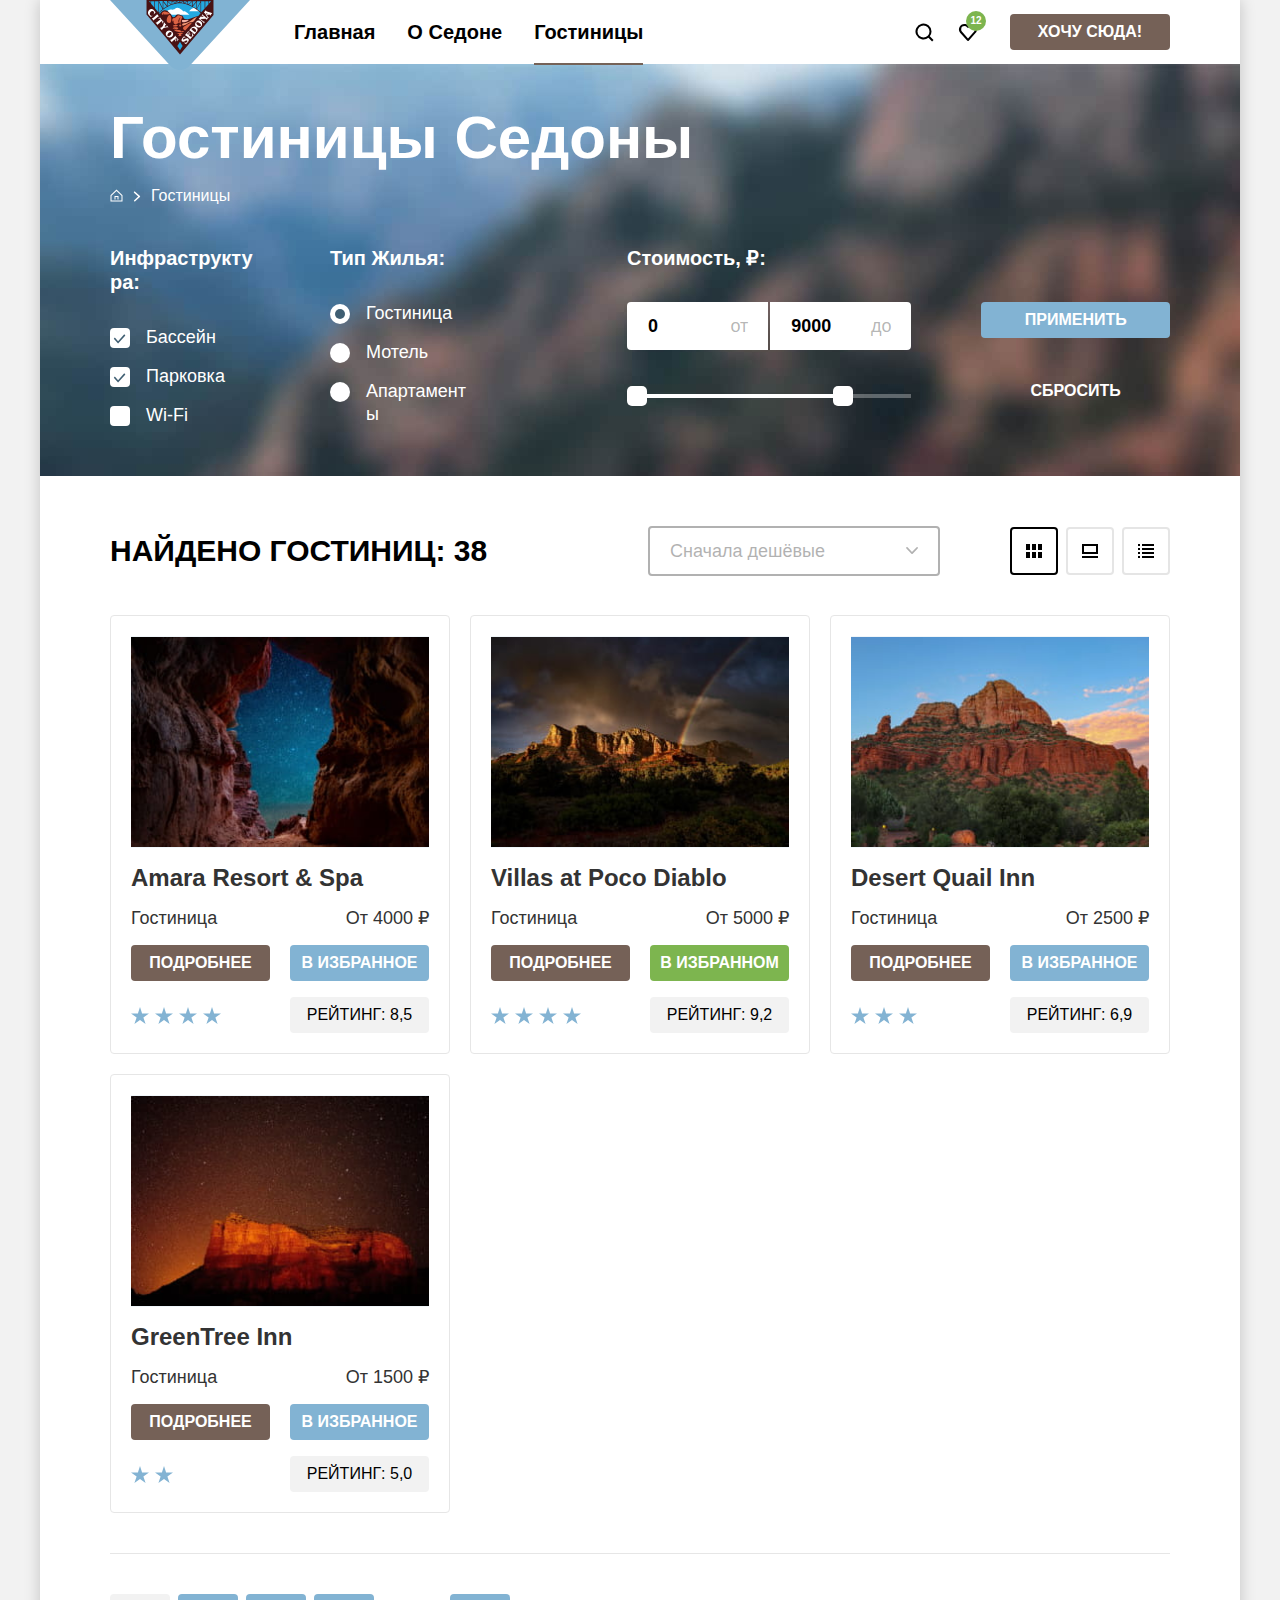
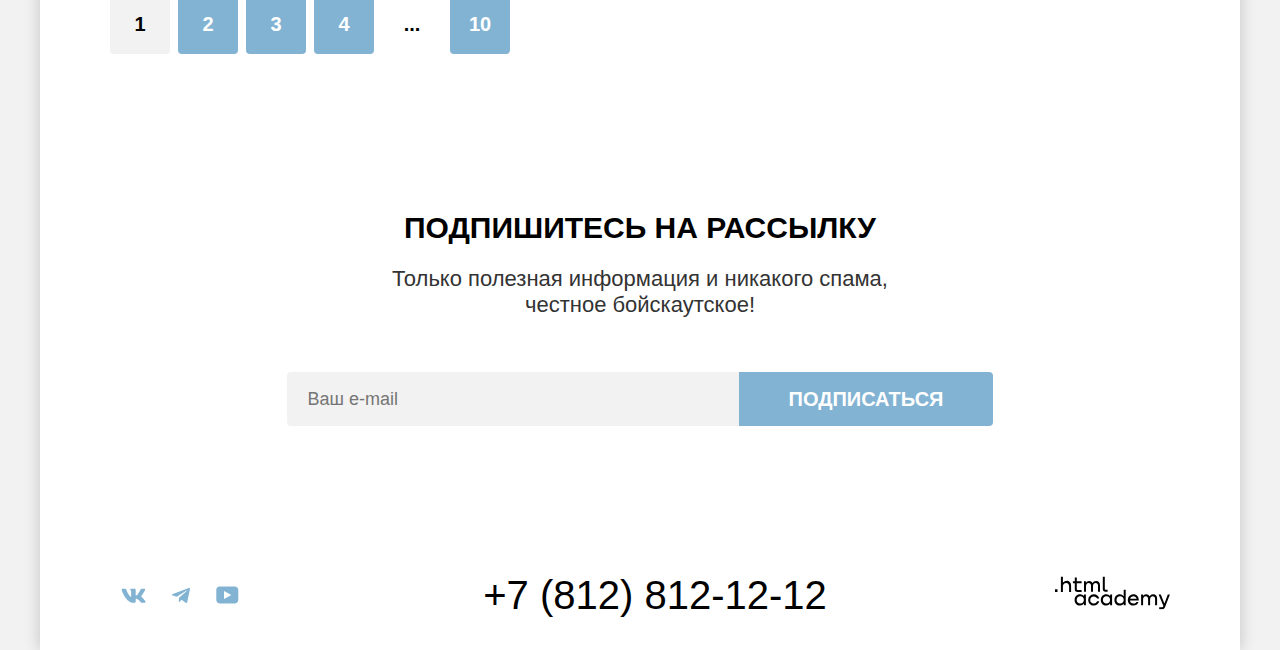
==== commit 34c38a11: "sdsd" ====
--- a/hotels.html
+++ b/hotels.html
@@ -162,7 +162,7 @@
             </em>
           </p>
           <div class="selectors-container">
-            <select class="select-control" aria-label="Сортировка">
+            <select class="select-control" aria-label="Сортировка" disabled>
               <option value="cheap">Сначала дешёвые</option>
               <option value="popular">Сначала популярные</option>
               <option value="expensive">Сначала дорогие</option>
--- a/styles/styles.css
+++ b/styles/styles.css
@@ -209,8 +209,9 @@
 }
 
 .select-control:disabled {
-  border-color: rgba(0, 0, 0, 0.3);
-  color: rgba(0, 0, 0, 0.3);
+  opacity: 0.3;
+  border-color: #000000;
+  color: #000000;
 }
 
 .selectors-container .select-control {
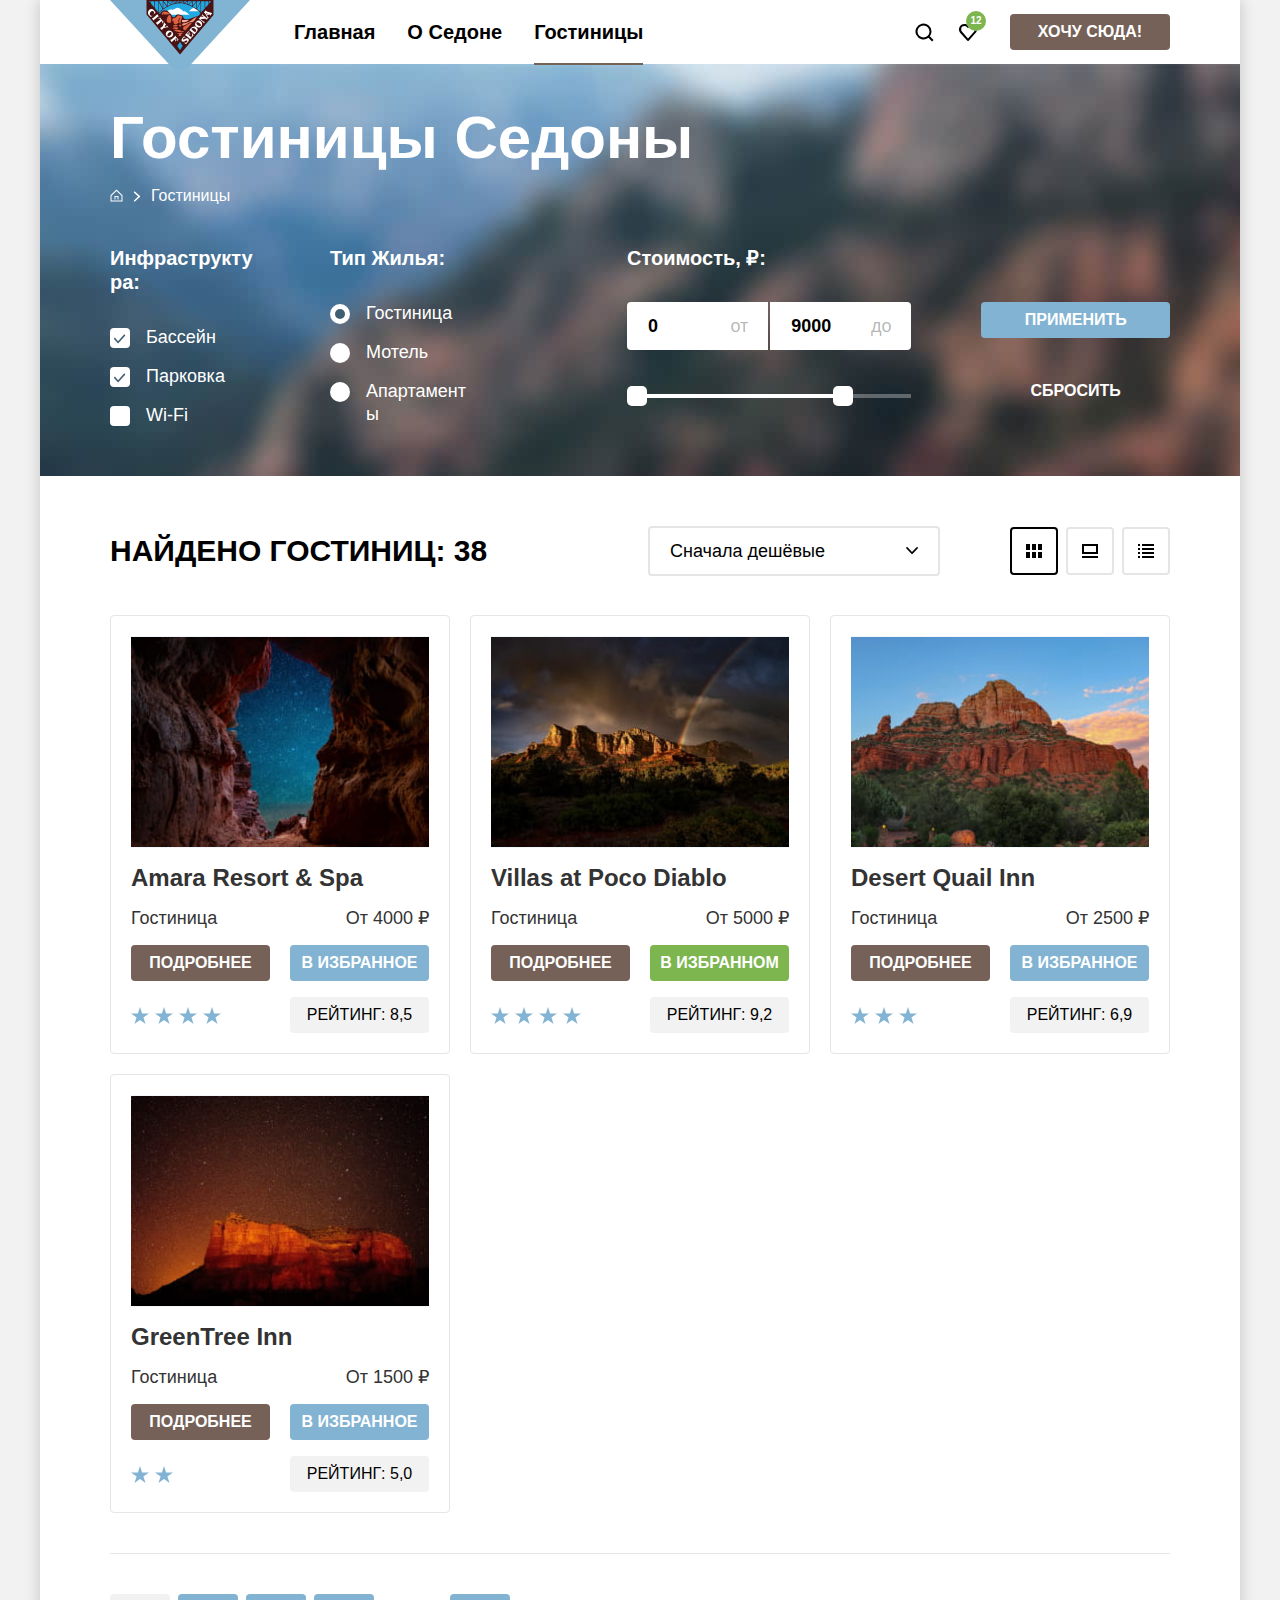
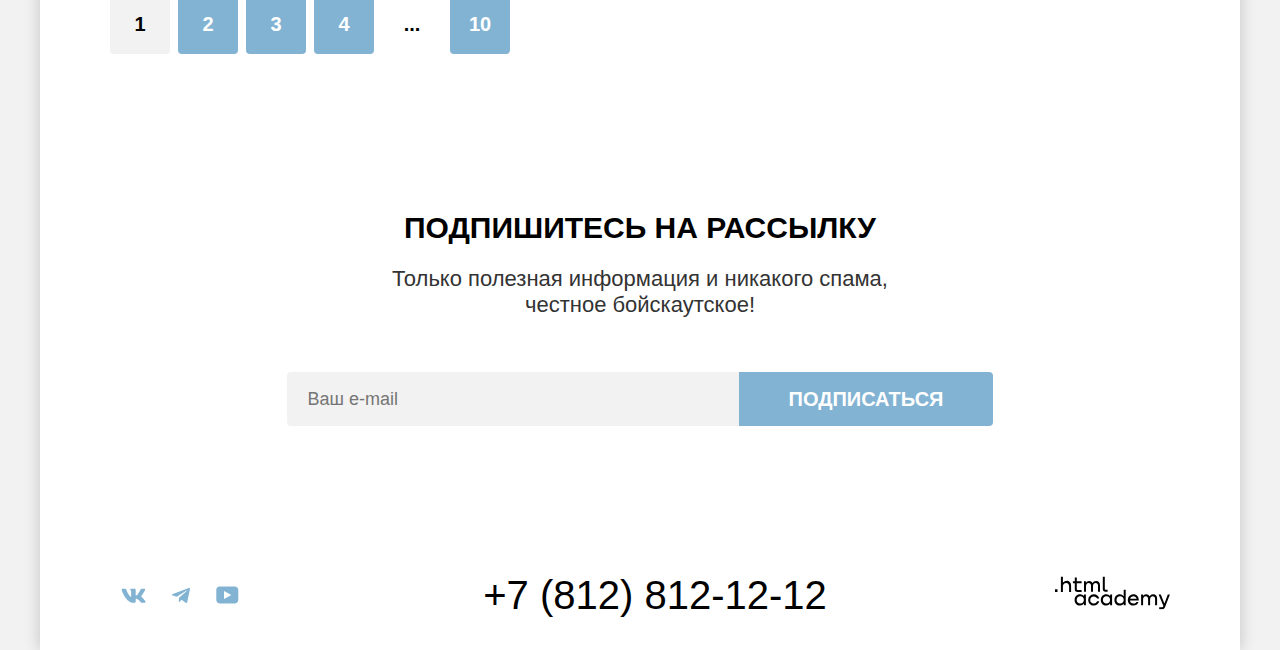
==== commit ecad0f65: "Merge pull request #18 from pekarsavely/master" ====
--- a/hotels.html
+++ b/hotels.html
@@ -162,7 +162,7 @@
             </em>
           </p>
           <div class="selectors-container">
-            <select class="select-control" aria-label="Сортировка" disabled>
+            <select class="select-control" aria-label="Сортировка">
               <option value="cheap">Сначала дешёвые</option>
               <option value="popular">Сначала популярные</option>
               <option value="expensive">Сначала дорогие</option>
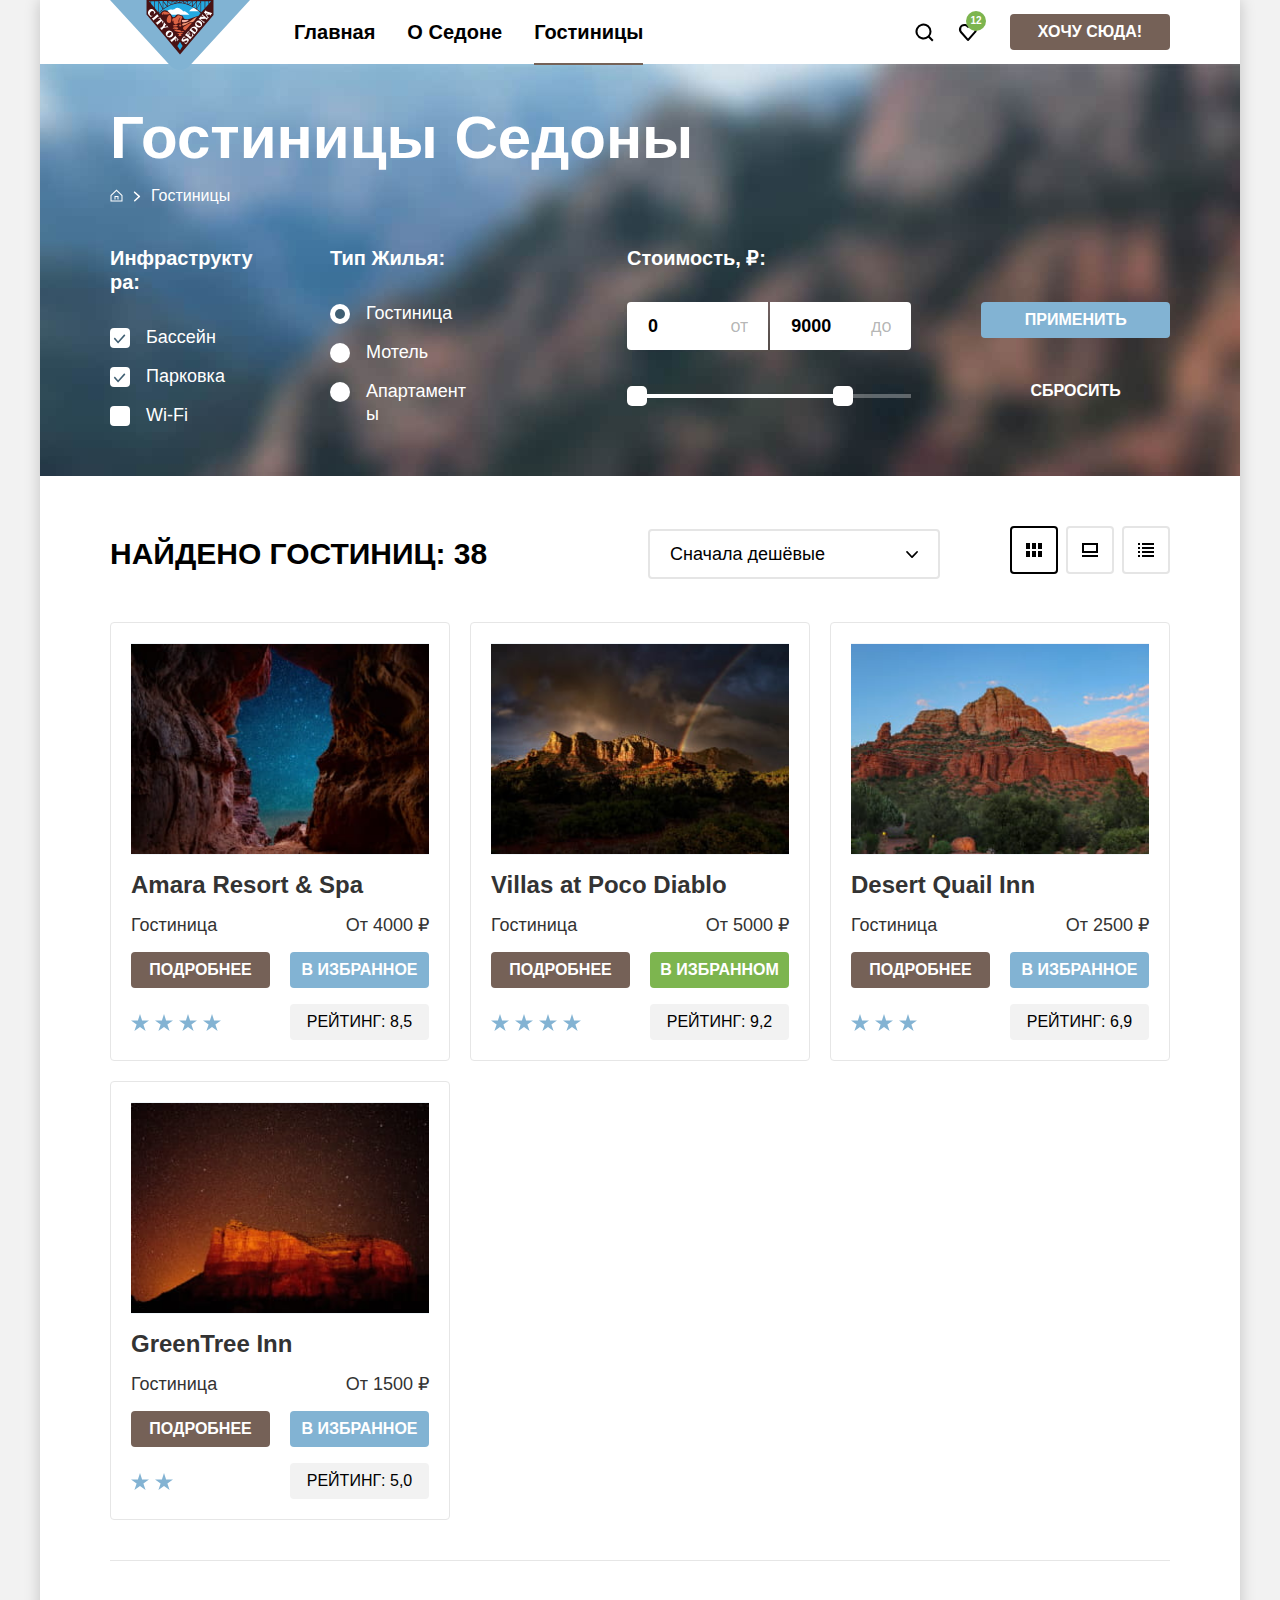
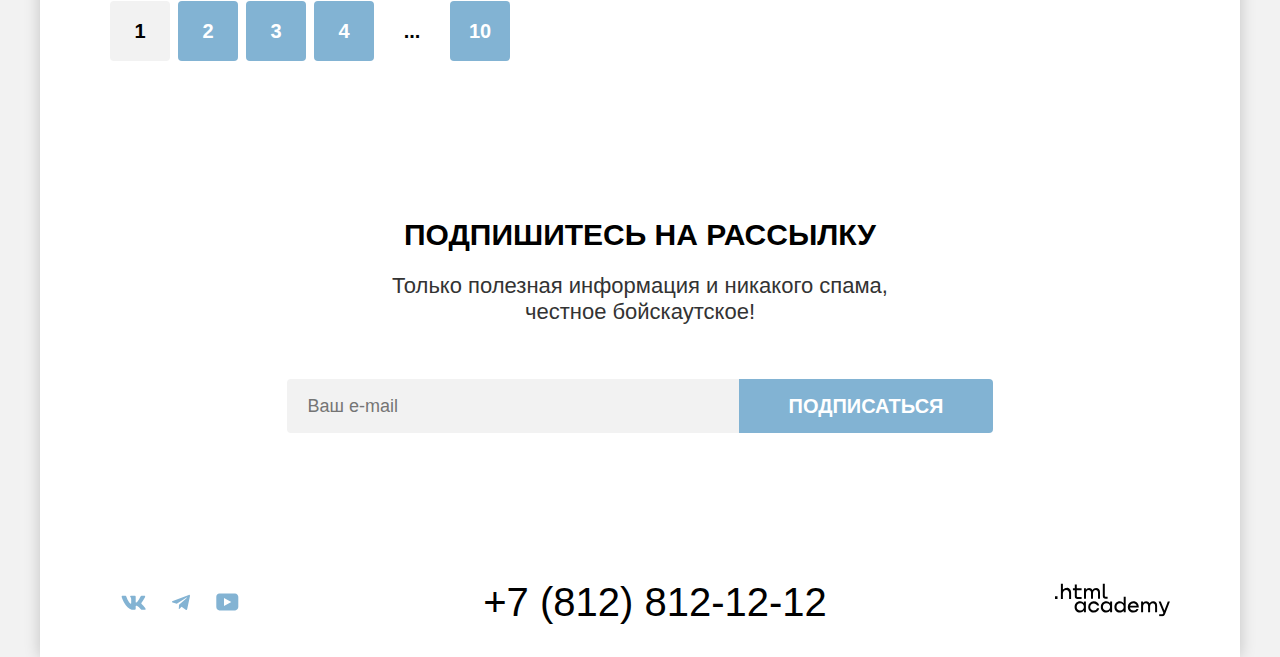
==== commit 11fc36b7: "sdsd" ====
--- a/hotels.html
+++ b/hotels.html
@@ -126,8 +126,18 @@
           <fieldset class="hotel-filter-group hotel-filter-price-container">
             <legend class="hotel-filter-title">Стоимость, ₽:</legend>
             <div class="range">
+              <div class="range-wrapper-inputs">
+                <label class="range-input-label range-input-label-start-price">
+                  <span class="range-input-title">От</span>
+                  <input class="field range-input" type="number" value="0" name="min-price">
+                </label>
+                <label class="range-input-label range-input-label-max-price">
+                  <span class="range-input-title">До</span>
+                  <input class="field range-input" type="number" value="9000" name="max-price">
+                </label>
+              </div>
               <div class="range-scale">
-                <div class="range-bar" style="left: 0; width: 226px">
+                <div class="range-bar">
                   <button class="range-toggle toggle-min" type="button">
                     <span class="visually-hidden">Изменить максимальную цену</span>
                   </button>
@@ -135,16 +145,6 @@
                     <span class="visually-hidden">Изменить максимальную цену</span>
                   </button>
                 </div>
-              </div>
-              <div class="range-wrapper-inputs">
-                <label class="range-input-label range-input-label-start-price">
-                  <span class="range-input-title">От</span>
-                  <input class="field range-input" type="number" value="0" name="min-price">
-                </label>
-                <label class="range-input-label range-input-label-max-price">
-                  <span class="range-input-title">До</span>
-                  <input class="field range-input" type="number" value="9000" name="max-price">
-                </label>
               </div>
             </div>
           </fieldset>
@@ -200,8 +200,8 @@
             <a class="button action-button hotel-card-button hotel-card-button-to-favorites" href="#">В избранное</a>
             <em class="button hotel-card-rating-star-rating light-button">Рейтинг: 8,5</em>
             <div class="hotel-card-hotel-stars-wrapper">
-              <div class="stars-block" style="width: 96px;"></div>
-              <em class="hotel-card-hotel-stars visually-hidden">5 звёзд</em>
+              <div class="stars-block stars-block-4"></div>
+              <em class="hotel-card-hotel-stars visually-hidden">4 звезды</em>
             </div>
           </li>
           <li class="hotel-card">
@@ -216,8 +216,8 @@
             <a class="button favorites-button hotel-card-button hotel-card-button-to-favorites" href="#">В избранном</a>
             <em class="button hotel-card-rating-star-rating light-button">Рейтинг: 9,2</em>
             <div class="hotel-card-hotel-stars-wrapper">
-              <div class="stars-block" style="width: 96px;"></div>
-              <em class="hotel-card-hotel-stars visually-hidden">5 звёзд</em>
+              <div class="stars-block stars-block-4"></div>
+              <em class="hotel-card-hotel-stars visually-hidden">4 звезды</em>
             </div>
           </li>
           <li class="hotel-card">
@@ -232,8 +232,8 @@
             <a class="button action-button hotel-card-button hotel-card-button-to-favorites" href="#">В избранное</a>
             <em class="button hotel-card-rating-star-rating light-button">Рейтинг: 6,9</em>
             <div class="hotel-card-hotel-stars-wrapper">
-              <div class="stars-block" style="width: 72px;"></div>
-              <em class="hotel-card-hotel-stars visually-hidden">5 звёзд</em>
+              <div class="stars-block stars-block-3"></div>
+              <em class="hotel-card-hotel-stars visually-hidden">3 звезды</em>
             </div>
           </li>
           <li class="hotel-card">
@@ -248,8 +248,8 @@
             <a class="button action-button hotel-card-button hotel-card-button-to-favorites" href="#">В избранное</a>
             <em class="button hotel-card-rating-star-rating light-button">Рейтинг: 5,0</em>
             <div class="hotel-card-hotel-stars-wrapper">
-              <div class="stars-block" style="width: 48px;"></div>
-              <em class="hotel-card-hotel-stars visually-hidden">5 звёзд</em>
+              <div class="stars-block stars-block-2"></div>
+              <em class="hotel-card-hotel-stars visually-hidden">2 звезды</em>
             </div>
           </li>
         </ul>
--- a/styles/styles.css
+++ b/styles/styles.css
@@ -180,7 +180,10 @@
 }
 
 .hotels-element-shape-selection-menu {
-  padding: 0;
+  flex-wrap: wrap;
+  width: 168px;
+  padding: 0;
+  margin: 0;
   list-style-type: none;
   display: flex;
 }
@@ -225,7 +228,6 @@
 
 .container-found-hotels-header {
   display: flex;
-  height: 49px;
   justify-content: space-between;
   align-items: center;
   margin-bottom: 40px;
@@ -260,6 +262,7 @@
 
 .hotels-element-shape-item {
   padding-left: 8px;
+  padding-bottom: 8px;
 }
 
 .hotels-element-shape-button-cards-mode a {
@@ -272,12 +275,6 @@
 
 .hotels-element-shape-button-sketch-mode a {
   background-image: url('../images/decor/icons/element-shape-button-sketch-mode.svg');
-}
-
-.hotels-element-shape-item {
-  display: block;
-  width: 100%;
-  height: 100%;
 }
 
 .city-advantages-photo img {
@@ -551,16 +548,39 @@
   background-position: 0 center;
 }
 
+.stars-block-1 {
+  width: 24px;
+}
+
+.stars-block-2 {
+  width: 48px;
+}
+
+.stars-block-3 {
+  width: 72px;
+}
+
+.stars-block-4 {
+  width: 96px;
+}
+
+.stars-block-5 {
+  width: 120px;
+}
+
+.range-bar {
+  left: 0;
+  width: 226px;
+}
+
 .main-banner {
+  background:
+    url('../images/decor/main-banner-divider.svg') bottom center / 100% no-repeat,
+    url('../images/content/sedona-mountains.jpg') center / cover no-repeat,
+    #746C79;
+  height: 485px;
   position: relative;
   width: 100%;
-}
-
-.main-banner-background {
-  background-color: #746C79;
-  width: 100%;
-  height: auto;
-  display: block;
 }
 
 .main-banner-logo-wrapper {
@@ -590,17 +610,6 @@
 
 .vacation-tips-title {
   margin-bottom: 30px;
-}
-
-.main-banner-divider {
-  background-image: url('../images/decor/main-banner-divider.svg');
-  position: absolute;
-  bottom: 0;
-  width: 100%;
-  height: 57px;
-  background-repeat: no-repeat;
-  background-size: 100% auto;
-  background-position: bottom center;
 }
 
 .button {
@@ -1285,7 +1294,7 @@
 
 .range {
   display: flex;
-  flex-direction: column-reverse;
+  flex-direction: column;
   justify-content: left;
 
 }
@@ -1529,11 +1538,19 @@
   width: 124px;
 }
 
-.info-icon:hover em {
-  opacity: 1;
+.info-icon:hover + .info-description,
+.info-icon:focus + .info-description
+{
+  visibility: visible;
+}
+
+.info-icon-wrapper {
+  position: relative;
 }
 
 .info-icon {
+  border: none;
+  top: 0;
   cursor: pointer;
   display: inline-block;
   width: 26px;
@@ -1548,7 +1565,7 @@
   background-color: #82B3D3;
 }
 
-.info-icon em::after {
+.info-icon + .info-description::after {
   content: "";
   top: -5px;
   left: 132px;
@@ -1559,9 +1576,9 @@
   transform: rotate(45deg);
 }
 
-.info-icon em {
-  opacity: 0;
-  left: -128px;
+.info-icon + .info-description {
+  visibility: hidden;
+  left: -68px;
   top: 40px;
   padding: 15px 18px 18px 22px;
   position: absolute;
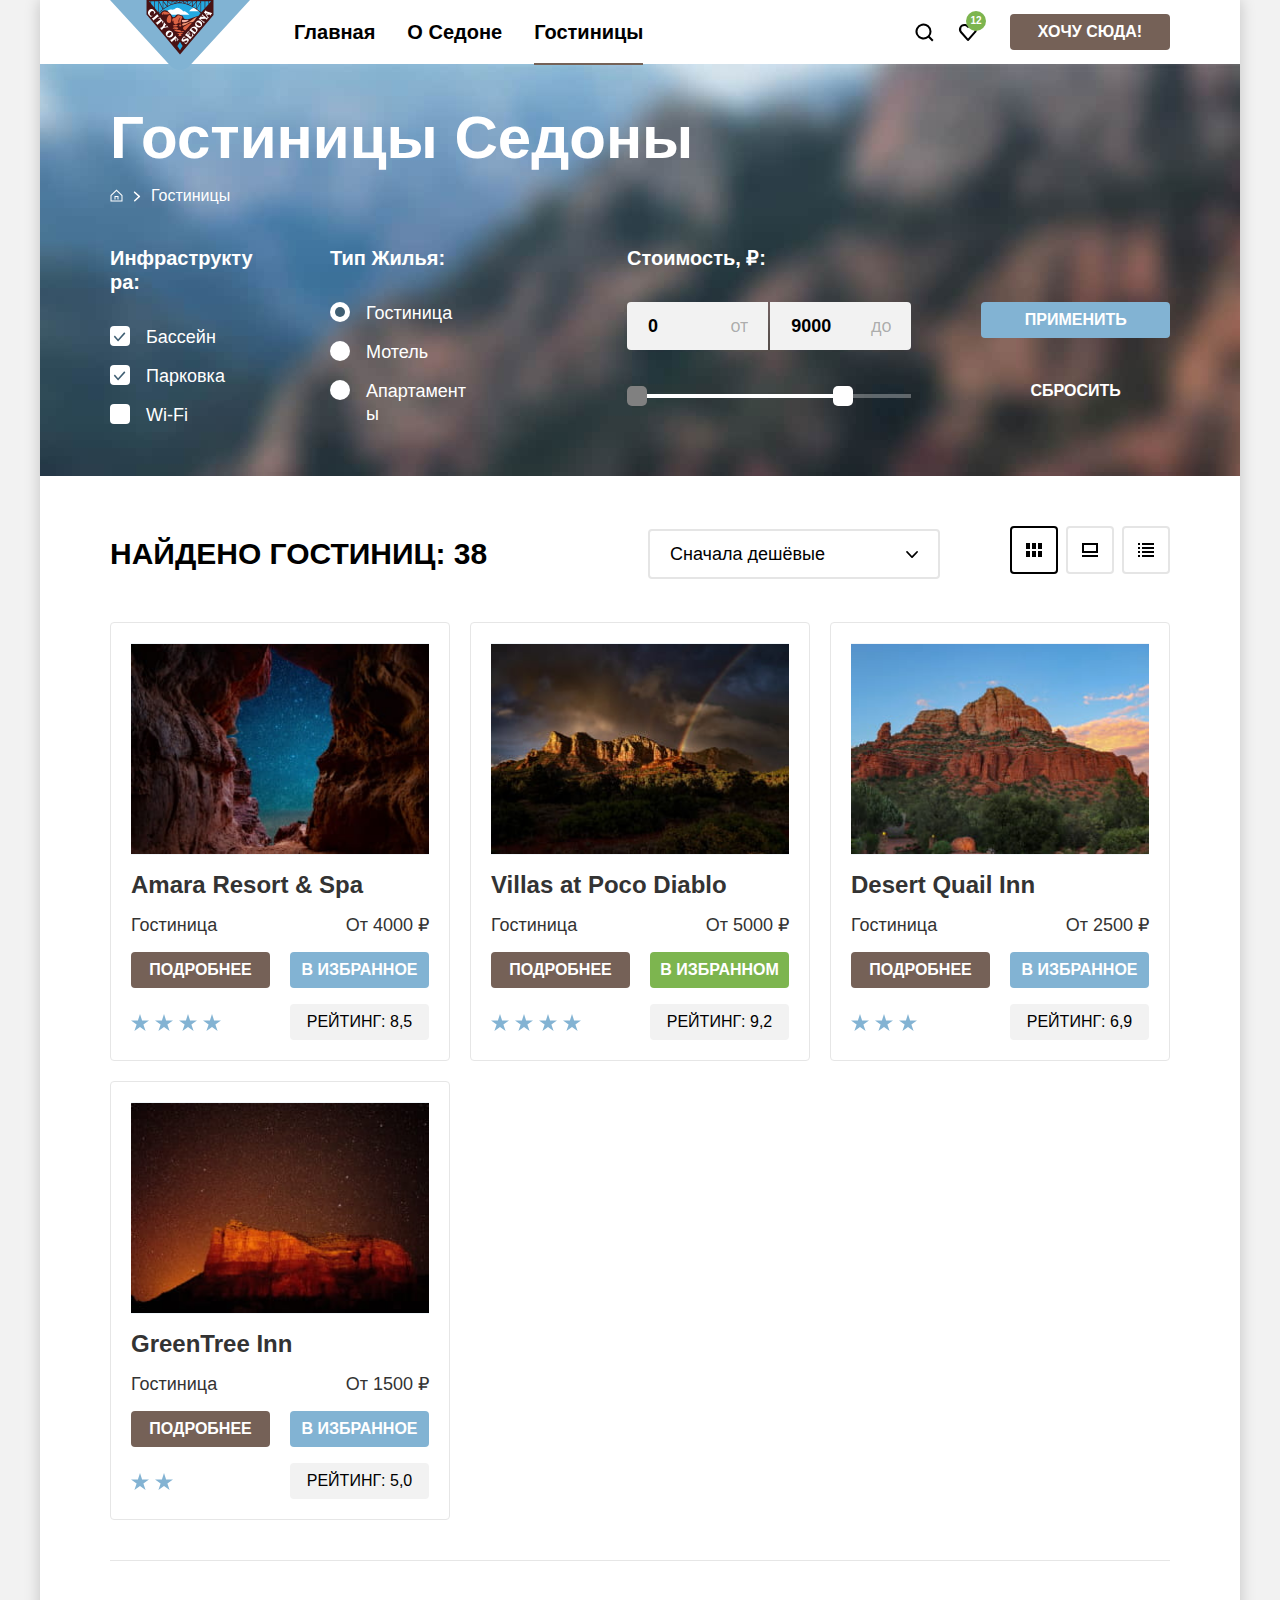
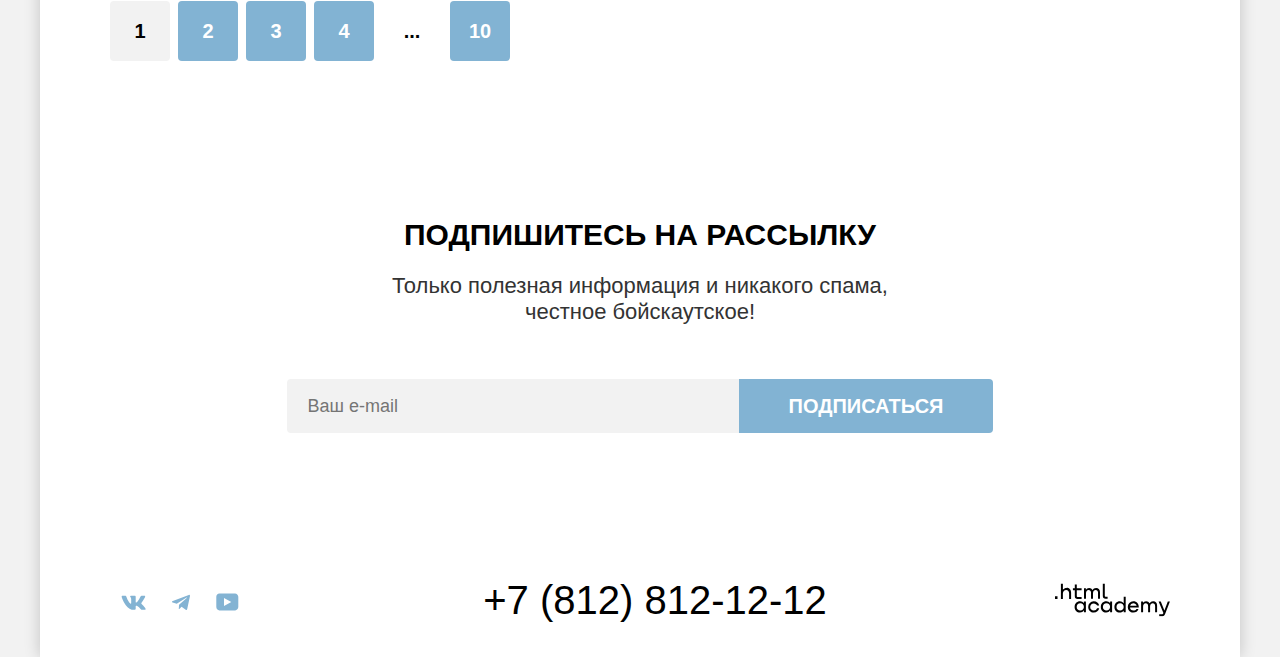
==== commit d20622bd: "sdsd" ====
--- a/hotels.html
+++ b/hotels.html
@@ -138,7 +138,7 @@
               </div>
               <div class="range-scale">
                 <div class="range-bar">
-                  <button class="range-toggle toggle-min" type="button">
+                  <button class="range-toggle toggle-min" type="button" disabled>
                     <span class="visually-hidden">Изменить максимальную цену</span>
                   </button>
                   <button class="range-toggle toggle-max" type="button">
@@ -296,31 +296,21 @@
     </section>
     <div class="page-footer-bottom">
       <section class="footer-social">
-        <h2 class="decorative-h2 page-footer-title visually-hidden">Наши страницы в социальных сетях</h2>
+        <h2 class="page-footer-title visually-hidden">Наши страницы в социальных сетях</h2>
         <ul class="footer-social-list">
           <li class="footer-social-item">
             <a class="vk-logo" href="https://vk.com/htmlacademy" aria-label="ВКонтакте">
-              <svg xmlns="http://www.w3.org/2000/svg" width="25" height="15" fill="none">
-                <path fill="#83B3D3" fill-rule="evenodd"
-                      d="M24.12 1.8c.16-.54 0-.94-.8-.94H20.7c-.67 0-.98.34-1.15.73 0 0-1.33 3.2-3.22 5.27-.61.6-.9.8-1.23.8-.16 0-.41-.2-.41-.75v-5.1c0-.66-.19-.95-.74-.95H9.82c-.42 0-.67.3-.67.59 0 .62.95.76 1.04 2.51v3.8c0 .83-.15.98-.48.98-.9 0-3.06-3.2-4.34-6.88-.25-.72-.5-1-1.18-1H1.57c-.75 0-.9.34-.9.73 0 .68.89 4.07 4.14 8.55 2.17 3.06 5.23 4.72 8 4.72 1.68 0 1.88-.37 1.88-1v-2.32c0-.74.16-.88.7-.88.38 0 1.05.19 2.6 1.66 1.79 1.75 2.08 2.54 3.08 2.54h2.63c.75 0 1.12-.37.9-1.1-.23-.72-1.08-1.77-2.2-3.02-.62-.71-1.54-1.48-1.82-1.86-.39-.5-.28-.71 0-1.15 0 0 3.2-4.42 3.54-5.93Z"
-                      clip-rule="evenodd"/>
-              </svg>
+              <svg xmlns="http://www.w3.org/2000/svg" width="25" height="15" fill="none"><path fill="#83B3D3" fill-rule="evenodd" d="M24.12 1.8c.16-.54 0-.94-.8-.94H20.7c-.67 0-.98.34-1.15.73 0 0-1.33 3.2-3.22 5.27-.61.6-.9.8-1.23.8-.16 0-.41-.2-.41-.75v-5.1c0-.66-.19-.95-.74-.95H9.82c-.42 0-.67.3-.67.59 0 .62.95.76 1.04 2.51v3.8c0 .83-.15.98-.48.98-.9 0-3.06-3.2-4.34-6.88-.25-.72-.5-1-1.18-1H1.57c-.75 0-.9.34-.9.73 0 .68.89 4.07 4.14 8.55 2.17 3.06 5.23 4.72 8 4.72 1.68 0 1.88-.37 1.88-1v-2.32c0-.74.16-.88.7-.88.38 0 1.05.19 2.6 1.66 1.79 1.75 2.08 2.54 3.08 2.54h2.63c.75 0 1.12-.37.9-1.1-.23-.72-1.08-1.77-2.2-3.02-.62-.71-1.54-1.48-1.82-1.86-.39-.5-.28-.71 0-1.15 0 0 3.2-4.42 3.54-5.93Z" clip-rule="evenodd"/></svg>
             </a>
           </li>
           <li class="footer-social-item" aria-label="Телеграм">
             <a class="telegram-logo" href="https://t.me/htmlacademy">
-              <svg xmlns="http://www.w3.org/2000/svg" width="18" height="17" fill="none">
-                <path fill="#83B3D3"
-                      d="M16.79.96.84 7.1c-1.09.44-1.08 1.05-.2 1.32l4.1 1.28 9.47-5.98c.44-.27.85-.13.52.17l-7.68 6.93-.28 4.22c.41 0 .6-.2.83-.41l1.99-1.94 4.13 3.06c.77.42 1.31.2 1.5-.71l2.72-12.8c.28-1.1-.43-1.61-1.16-1.28Z"/>
-              </svg>
+              <svg xmlns="http://www.w3.org/2000/svg" width="18" height="17" fill="none"><path fill="#83B3D3" d="M16.79.96.84 7.1c-1.09.44-1.08 1.05-.2 1.32l4.1 1.28 9.47-5.98c.44-.27.85-.13.52.17l-7.68 6.93-.28 4.22c.41 0 .6-.2.83-.41l1.99-1.94 4.13 3.06c.77.42 1.31.2 1.5-.71l2.72-12.8c.28-1.1-.43-1.61-1.16-1.28Z"/></svg>
             </a>
           </li>
           <li class="footer-social-item">
             <a class="youtube-logo" href="https://www.youtube.com/user/htmlacademyru" aria-label="Ютюб">
-              <svg xmlns="http://www.w3.org/2000/svg" width="23" height="18" fill="none">
-                <path fill="#83B3D3"
-                      d="M19 .4H3.4C1.6.4.3 2 .3 3.8v10c0 2 1.3 3.6 3.2 3.6h15.7c1.6 0 3.1-1.6 3.1-3.4V3.8C22.1 2 20.8.4 19 .4ZM8 12.9v-8l7.3 4-7.3 4Z"/>
-              </svg>
+              <svg xmlns="http://www.w3.org/2000/svg" width="23" height="18" fill="none"><path fill="#83B3D3" d="M19 .4H3.4C1.6.4.3 2 .3 3.8v10c0 2 1.3 3.6 3.2 3.6h15.7c1.6 0 3.1-1.6 3.1-3.4V3.8C22.1 2 20.8.4 19 .4ZM8 12.9v-8l7.3 4-7.3 4Z"/></svg>
             </a>
           </li>
         </ul>
@@ -329,21 +319,11 @@
         <h2 class="visually-hidden">Контактный телефон</h2>
         <a class="footer-contacts-address-phone" href="tel:+78128121212">+7 (812) 812-12-12</a>
       </section>
-      <p>
+      <section class="footer-copyright">
         <a class='html-academy-logo' href="https://htmlacademy.ru/" aria-label="Сайт создан в HTML Академии">
-          <svg xmlns="http://www.w3.org/2000/svg" width="115" height="34" fill="none">
-            <g fill="#000" clip-path="url(#a)">
-              <path
-                d="M0 13.3v2.6h2.5v-2.6H0ZM11.6 4.9c-1.6 0-2.8.7-3.6 1.7h-.1V.4h-2v15.5h2v-5.3C7.9 8.5 9.2 7 11.2 7c1.8 0 2.9 1.4 2.9 3.2v5.7h2V9.8c.1-3-1.8-5-4.5-5ZM26.6 5.2h-4.8V1.5h-2v3.8h-1.9v2h1.9v6c0 1.7 1 2.7 2.7 2.7h4.1v-2h-3.7c-.7 0-1.1-.4-1.1-1.1V7.2h4.8v-2ZM41.1 5c-1.6 0-2.9.8-3.5 2h-.1a3.7 3.7 0 0 0-3.4-2c-1.4 0-2.5.8-3.1 1.8h-.1V5.2H29v10.6h2v-5.4c0-2 1-3.5 2.6-3.5 1.5 0 2.4 1 2.4 2.6v6.3h2v-5.6c0-2.4 1.4-3.3 2.6-3.3 1.5 0 2.4 1 2.4 2.6v6.3h2V9.3c.1-2.5-1.4-4.3-3.9-4.3ZM47.8 13c0 1.8 1 2.8 2.8 2.8h2v-2h-1.7c-.7 0-1.1-.4-1.1-1.1V.4h-2V13ZM28.9 20a4.9 4.9 0 0 0-3.9-1.7c-3.1 0-5.4 2.3-5.4 5.6s2.3 5.6 5.4 5.6c1.8 0 3-.8 3.8-2h.1v1.7h2V18.6h-2V20Zm-3.6 7.5a3.5 3.5 0 0 1-3.6-3.6c0-2 1.4-3.6 3.6-3.6s3.6 1.6 3.6 3.6c0 1.9-1.4 3.6-3.6 3.6ZM44.2 22.4c-.5-2.4-2.6-4.1-5.4-4.1a5.4 5.4 0 0 0-5.6 5.6c0 3 2.2 5.6 5.6 5.6 2.8 0 4.9-1.8 5.4-4.2h-2.1a3.4 3.4 0 0 1-3.3 2.3 3.5 3.5 0 0 1-3.6-3.6c0-2 1.4-3.6 3.6-3.6 1.6 0 2.8 1 3.3 2.2h2.1v-.2ZM55.1 20a4.9 4.9 0 0 0-3.9-1.7c-3.1 0-5.4 2.3-5.4 5.6s2.3 5.6 5.4 5.6c1.8 0 3-.8 3.8-2h.1v1.7h2V18.6h-2V20Zm-3.6 7.5a3.5 3.5 0 0 1-3.6-3.6c0-2 1.4-3.6 3.6-3.6s3.6 1.6 3.6 3.6c0 1.9-1.5 3.6-3.6 3.6ZM68.7 20.2a5 5 0 0 0-3.9-2c-3.1 0-5.4 2.4-5.4 5.7 0 3.3 2.2 5.6 5.4 5.6 1.7 0 3-.8 3.8-1.8h.1v1.5h2V13.8h-2v6.4Zm-3.6 7.3a3.5 3.5 0 0 1-3.6-3.6c0-2 1.4-3.6 3.6-3.6s3.6 1.6 3.6 3.6c-.1 2-1.5 3.6-3.6 3.6ZM78.3 18.3a5.4 5.4 0 0 0-5.5 5.6c0 3 2.1 5.6 5.5 5.6 2.5 0 4.5-1.3 5.2-3.6h-2.1c-.5 1-1.6 1.6-3 1.6-1.9 0-3.3-1.3-3.4-3h8.8c.2-3.5-2-6.2-5.5-6.2Zm0 1.9c1.7 0 3 1 3.3 2.6h-6.5a3.2 3.2 0 0 1 3.2-2.6ZM98.2 18.3a4 4 0 0 0-3.6 2h-.1c-.6-1.2-1.8-2-3.4-2-1.4 0-2.5.7-3.1 1.8v-1.5h-1.9v10.6h2v-5.4c0-2 1-3.4 2.6-3.5 1.5 0 2.4 1 2.4 2.6v6.3h2v-5.6c0-2.4 1.4-3.3 2.6-3.3 1.5 0 2.4 1 2.4 2.6v6.3h2v-6.5c.1-2.6-1.4-4.4-3.9-4.4ZM109.4 27.4l-3.6-9h-2.2l4.8 11.7c-.3.9-.7 1.2-1.7 1.2h-2.5v2h2.5c1.8 0 2.8-.8 3.5-2.6l4.7-12.2h-2.1l-3.4 8.9Z"/>
-            </g>
-            <defs>
-              <clipPath id="a">
-                <path fill="#fff" d="M0 .4h115v33H0z"/>
-              </clipPath>
-            </defs>
-          </svg>
+          <svg xmlns="http://www.w3.org/2000/svg" width="115" height="34" fill="none"><g fill="#000" clip-path="url(#a)"><path d="M0 13.3v2.6h2.5v-2.6H0ZM11.6 4.9c-1.6 0-2.8.7-3.6 1.7h-.1V.4h-2v15.5h2v-5.3C7.9 8.5 9.2 7 11.2 7c1.8 0 2.9 1.4 2.9 3.2v5.7h2V9.8c.1-3-1.8-5-4.5-5ZM26.6 5.2h-4.8V1.5h-2v3.8h-1.9v2h1.9v6c0 1.7 1 2.7 2.7 2.7h4.1v-2h-3.7c-.7 0-1.1-.4-1.1-1.1V7.2h4.8v-2ZM41.1 5c-1.6 0-2.9.8-3.5 2h-.1a3.7 3.7 0 0 0-3.4-2c-1.4 0-2.5.8-3.1 1.8h-.1V5.2H29v10.6h2v-5.4c0-2 1-3.5 2.6-3.5 1.5 0 2.4 1 2.4 2.6v6.3h2v-5.6c0-2.4 1.4-3.3 2.6-3.3 1.5 0 2.4 1 2.4 2.6v6.3h2V9.3c.1-2.5-1.4-4.3-3.9-4.3ZM47.8 13c0 1.8 1 2.8 2.8 2.8h2v-2h-1.7c-.7 0-1.1-.4-1.1-1.1V.4h-2V13ZM28.9 20a4.9 4.9 0 0 0-3.9-1.7c-3.1 0-5.4 2.3-5.4 5.6s2.3 5.6 5.4 5.6c1.8 0 3-.8 3.8-2h.1v1.7h2V18.6h-2V20Zm-3.6 7.5a3.5 3.5 0 0 1-3.6-3.6c0-2 1.4-3.6 3.6-3.6s3.6 1.6 3.6 3.6c0 1.9-1.4 3.6-3.6 3.6ZM44.2 22.4c-.5-2.4-2.6-4.1-5.4-4.1a5.4 5.4 0 0 0-5.6 5.6c0 3 2.2 5.6 5.6 5.6 2.8 0 4.9-1.8 5.4-4.2h-2.1a3.4 3.4 0 0 1-3.3 2.3 3.5 3.5 0 0 1-3.6-3.6c0-2 1.4-3.6 3.6-3.6 1.6 0 2.8 1 3.3 2.2h2.1v-.2ZM55.1 20a4.9 4.9 0 0 0-3.9-1.7c-3.1 0-5.4 2.3-5.4 5.6s2.3 5.6 5.4 5.6c1.8 0 3-.8 3.8-2h.1v1.7h2V18.6h-2V20Zm-3.6 7.5a3.5 3.5 0 0 1-3.6-3.6c0-2 1.4-3.6 3.6-3.6s3.6 1.6 3.6 3.6c0 1.9-1.5 3.6-3.6 3.6ZM68.7 20.2a5 5 0 0 0-3.9-2c-3.1 0-5.4 2.4-5.4 5.7 0 3.3 2.2 5.6 5.4 5.6 1.7 0 3-.8 3.8-1.8h.1v1.5h2V13.8h-2v6.4Zm-3.6 7.3a3.5 3.5 0 0 1-3.6-3.6c0-2 1.4-3.6 3.6-3.6s3.6 1.6 3.6 3.6c-.1 2-1.5 3.6-3.6 3.6ZM78.3 18.3a5.4 5.4 0 0 0-5.5 5.6c0 3 2.1 5.6 5.5 5.6 2.5 0 4.5-1.3 5.2-3.6h-2.1c-.5 1-1.6 1.6-3 1.6-1.9 0-3.3-1.3-3.4-3h8.8c.2-3.5-2-6.2-5.5-6.2Zm0 1.9c1.7 0 3 1 3.3 2.6h-6.5a3.2 3.2 0 0 1 3.2-2.6ZM98.2 18.3a4 4 0 0 0-3.6 2h-.1c-.6-1.2-1.8-2-3.4-2-1.4 0-2.5.7-3.1 1.8v-1.5h-1.9v10.6h2v-5.4c0-2 1-3.4 2.6-3.5 1.5 0 2.4 1 2.4 2.6v6.3h2v-5.6c0-2.4 1.4-3.3 2.6-3.3 1.5 0 2.4 1 2.4 2.6v6.3h2v-6.5c.1-2.6-1.4-4.4-3.9-4.4ZM109.4 27.4l-3.6-9h-2.2l4.8 11.7c-.3.9-.7 1.2-1.7 1.2h-2.5v2h2.5c1.8 0 2.8-.8 3.5-2.6l4.7-12.2h-2.1l-3.4 8.9Z"/></g><defs><clipPath id="a"><path fill="#fff" d="M0 .4h115v33H0z"/></clipPath></defs></svg>
         </a>
-      </p>
+      </section>
     </div>
   </footer>
 </div>
--- a/styles/styles.css
+++ b/styles/styles.css
@@ -63,14 +63,8 @@
 
 .city-advantages-grid-container {
   width: 100%;
-  display: grid;
-  grid-template-areas:
-    "advantage-1 photo-1 photo-1"
-    "advantage-2 advantage-3 advantage-4"
-    "photo-2 photo-2 advantage-5"
-    "advantage-6 advantage-6 advantage-6";
-  grid-template-columns: repeat(3, 1fr);
-  grid-template-rows: repeat(3, minmax(385px, auto)) minmax(246px, auto);
+  display: flex;
+  flex-wrap: wrap;
 }
 
 .hotel-list {
@@ -212,7 +206,6 @@
 }
 
 .select-control:disabled {
-  opacity: 0.3;
   border-color: #000000;
   color: #000000;
 }
@@ -277,23 +270,14 @@
   background-image: url('../images/decor/icons/element-shape-button-sketch-mode.svg');
 }
 
-.city-advantages-photo img {
+.city-advantages-item img {
   display: block;
-  width: 100%;
+  width: 800px;
   height: auto;
 }
 
-.city-advantages-photo-1 {
-  grid-area: photo-1;
-}
-
-.city-advantages-photo-2 {
-  grid-area: photo-2;
-}
-
-.city-advantages-item,
+.city-advantages-item-info,
 .vacation-tips-item {
-  padding: 50px;
   display: flex;
   flex-direction: column;
   justify-content: center;
@@ -324,12 +308,14 @@
   background-color: rgba(131, 179, 211, 0.12);
 }
 
-.city-advantages-list li:nth-child(6) {
-  grid-area: advantage-6;
-}
-
-.city-advantages-list li:nth-child(6) {
-  flex-direction: column-reverse;
+.city-advantages-comfortable-service-container {
+  width: 100%;
+  padding-top: 64px;
+  padding-bottom: 64px;
+}
+
+.city-advantages-comfortable-service-container .decorative-h2 {
+  margin-bottom: 0;
 }
 
 .city-advantages-item:nth-child(6) .decorative-h1 {
@@ -597,6 +583,15 @@
 
 .vacation-tips-item {
   text-align: center;
+}
+
+.city-advantages-item-info,
+.vacation-tips-item
+{
+  box-sizing: border-box;
+  width: 400px;
+  height: 385px;
+  padding: 50px;
 }
 
 .city-advantages-item-title,
@@ -633,7 +628,8 @@
 }
 
 .button:disabled {
-  color: #ffffff;
+  pointer-events: none;
+  color: #FFFFFF;
   background-color: #E5E5E5;
 }
 
@@ -697,17 +693,8 @@
   color: rgba(0, 0, 0, 0.6);
 }
 
-.modal .field:hover {
-  background-color: #E6E6E6;
-}
-
-.modal .input-container .field:focus {
-  outline: none;
-  background-color: #E6E6E6;
-  box-shadow: 0 0 0 3px #83B3D3;
-}
-
 .transparent-button:disabled {
+  pointer-events: none;
   color: rgba(255, 255, 255, 0.1);
 }
 
@@ -880,13 +867,18 @@
 }
 
 .page-footer-bottom {
+  min-height: 120px;
   position: relative;
+  display: grid;
   align-items: center;
-  justify-content: space-between;
-  height: 120px;
-  display: flex;
+  grid-template-columns: 280px auto 280px;
+  gap: 20px;
   box-sizing: border-box;
   padding: 40px 70px 30px;
+}
+
+.footer-copyright {
+  margin-left: auto;
 }
 
 .notification-counter {
@@ -922,17 +914,15 @@
 }
 
 .footer-contacts {
-  left: 0;
-  display: block;
-  width: 100%;
-  position: absolute;
+  display: flex;
+  flex-direction: column;
+  padding-left: 30px;
+  margin-right: auto;
+  margin-left: auto;
 }
 
 .footer-contacts-address-phone {
-  position: absolute;
-  top: 50%;
-  left: calc(50% + 15px);
-  transform: translate(-50%, -50%);
+  padding-bottom: 5px;
   color: #000000;
   text-decoration: none;
   font-style: normal;
@@ -1084,30 +1074,24 @@
   background-repeat: no-repeat;
   vertical-align: middle;
   border: none;
-  width: 20px;
-  height: 20px;
 }
 
 .control-input[type="checkbox"]:focus + .control-mark,
-.control-input[type="radio"]:focus + .control-mark
+.control-input[type="radio"]:focus + .control-mark,
+.range-toggle:focus
 {
-  width: 20px;
-  height: 20px;
-  top: -1px;
-  left: -3px;
-  border: 3px solid #83B3D3;
-  outline: none;
+  outline: 3px solid #83B3D3;
 }
 
 .control-input[type="radio"]:focus + .control-mark::before {
+  content: "";
   position: absolute;
   top: 2px;
   left: 2px;
   width: 10px;
   height: 10px;
-  background-color: #afcade;
+  background-color: #AFCADE;
   border-radius: 50%;
-  content: "";
 }
 
 .control-input[type="radio"]:checked:focus + .control-mark::before {
@@ -1118,16 +1102,14 @@
 .control-mark,
 .range-toggle {
   position: absolute;
-  top: 2px;
   left: 0;
-  width: 14px;
-  height: 14px;
+  width: 20px;
+  height: 20px;
+  background-color: #FFFFFF;
   border-radius: 4px;
-  background-color: #ffffff;
-  border: 3px solid transparent;
   cursor: pointer;
   padding: 0;
-  box-sizing: content-box;
+  border:  none;
 }
 
 .range-toggle {
@@ -1139,38 +1121,16 @@
 }
 
 .range-toggle:focus {
-  outline: none;
-  border-radius: 8px;
+  border-radius: 5px;
+  box-shadow: 0 4px 10px rgba(0, 0, 0, 0.25);
+}
+
+.range-toggle.range-toggle:active {
+  border-radius: 6px;
   width: 20px;
   height: 20px;
-  border: 3px solid #83B3D3;
-  margin-top: -3px;
-  box-shadow: 0 4px 10px rgba(0, 0, 0, 0.25);
-}
-
-.range-toggle.range-toggle:active {
-  border-radius: 6px;
-  width: 18px;
-  height: 18px;
-  border: 2px solid #83B3D3;
-  margin-top: -2px;
+  outline: 2px solid #83B3D3;
   box-shadow: 0 7px 15px rgba(0, 0, 0, 0.4);
-}
-
-.range-toggle.toggle-min:active {
-  margin-left: -2px;
-}
-
-.range-toggle.toggle-max:active {
-  margin-right: -2px;
-}
-
-.toggle-min:focus {
-  margin-left: -3px;
-}
-
-.toggle-max:focus {
-  margin-right: -3px;
 }
 
 .toggle-min,
@@ -1188,11 +1148,11 @@
 }
 
 .control:hover .control-mark {
-  opacity: 0.5;
-}
-
-.control-input:disabled + .control-mark {
-  border-color: #242424;
+  opacity: 0.6;
+}
+
+.control:active .control-mark {
+  opacity: 0.3;
 }
 
 .control-input[type="radio"] + .control-mark {
@@ -1200,14 +1160,14 @@
 }
 
 .control-input[type="radio"]:checked + .control-mark::before {
+  content: "";
   position: absolute;
-  top: 2px;
-  left: 2px;
+  top: 5px;
+  left: 5px;
   width: 10px;
   height: 10px;
   background-color: #3F5E72;
   border-radius: 50%;
-  content: "";
 }
 
 .control-label {
@@ -1324,6 +1284,12 @@
   margin: 0;
 }
 
+.city-advantages-item {
+  display: flex;
+  flex-wrap: nowrap;
+  flex-direction: row;
+}
+
 .range-wrapper-inputs input[type="number"],
 .modal input[type="number"] {
   -moz-appearance: textfield;
@@ -1337,9 +1303,19 @@
   border-radius: 4px 0 0 4px;
 }
 
-.range-input:focus {
+.field:focus {
   outline: none;
   box-shadow: 0 0 0 3px #83B3D3;
+}
+
+.field {
+  background-color: #F2F2F2;
+}
+
+.field:hover,
+.field:focus
+{
+  background-color: #E6E6E6;
 }
 
 .range-wrapper-inputs > :first-child {
@@ -1410,7 +1386,6 @@
 .modal .field {
   width: 440px;
   box-sizing: border-box;
-  background-color: #F2F2F2;
   font-weight: 700;
   font-size: 18px;
   line-height: 24px;
@@ -1489,6 +1464,10 @@
   border-radius: 0;
   padding: 12px 0;
   width: 31px;
+}
+
+.modal .count-selector:focus {
+  box-shadow: none;
 }
 
 .modal .count-selector-container {
@@ -1647,3 +1626,17 @@
 {
   fill: rgba(104, 162, 202, 0.3);
 }
+
+.field:disabled,
+.select-control:disabled,
+.control-input:disabled + .control-mark
+{
+  pointer-events: none;
+  opacity: 0.3;
+}
+
+.range-toggle:disabled {
+  pointer-events: none;
+  background-color: #808080;
+  opacity: 1;
+}
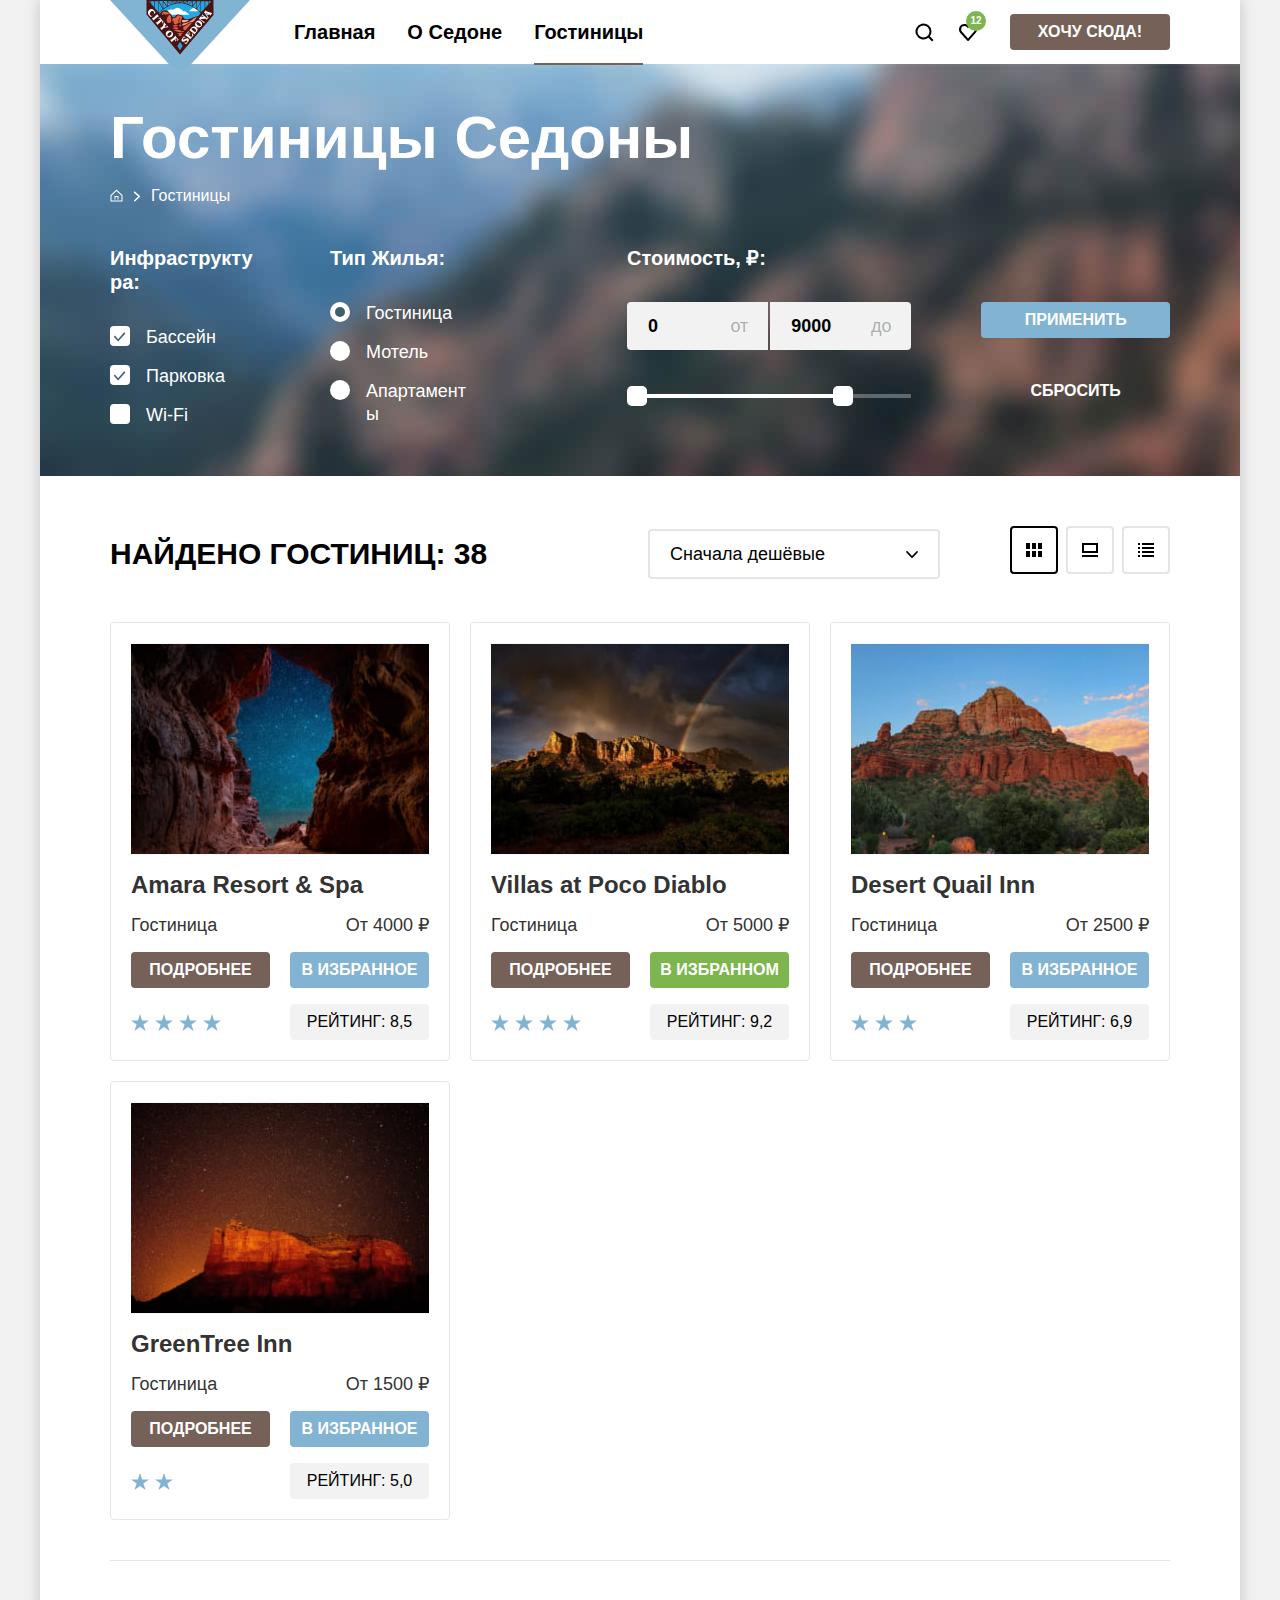
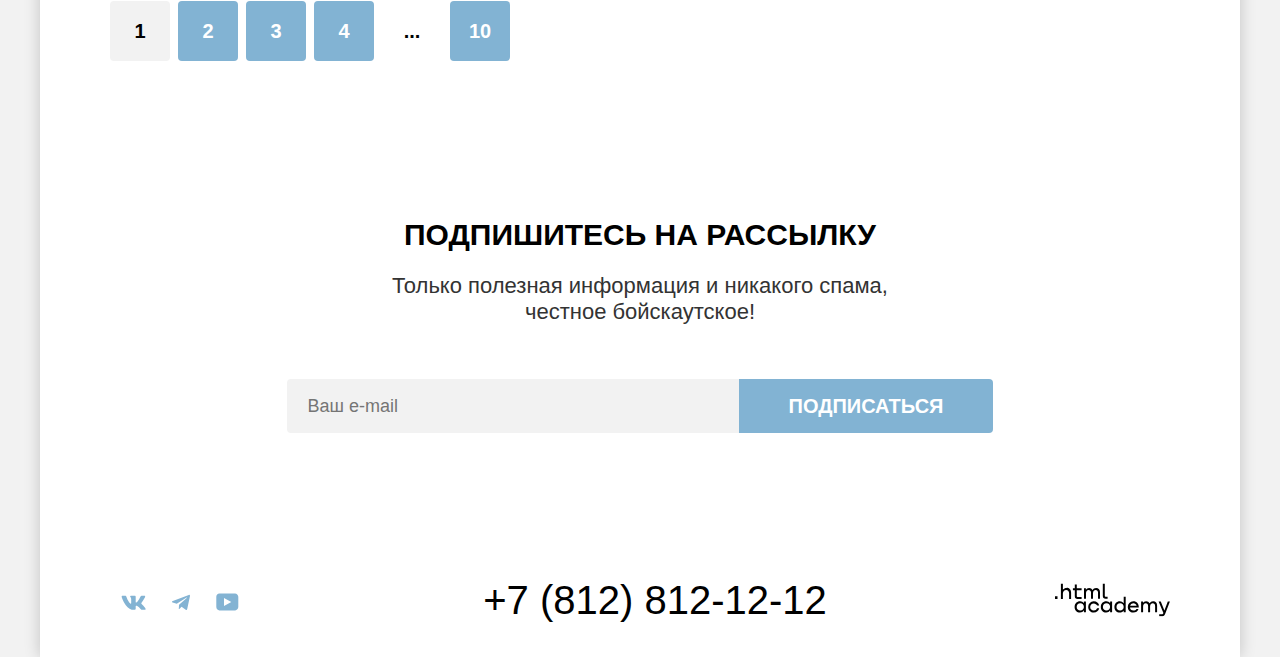
==== commit 2f8880f3: "sdsd" ====
--- a/hotels.html
+++ b/hotels.html
@@ -138,7 +138,7 @@
               </div>
               <div class="range-scale">
                 <div class="range-bar">
-                  <button class="range-toggle toggle-min" type="button" disabled>
+                  <button class="range-toggle toggle-min" type="button">
                     <span class="visually-hidden">Изменить максимальную цену</span>
                   </button>
                   <button class="range-toggle toggle-max" type="button">
